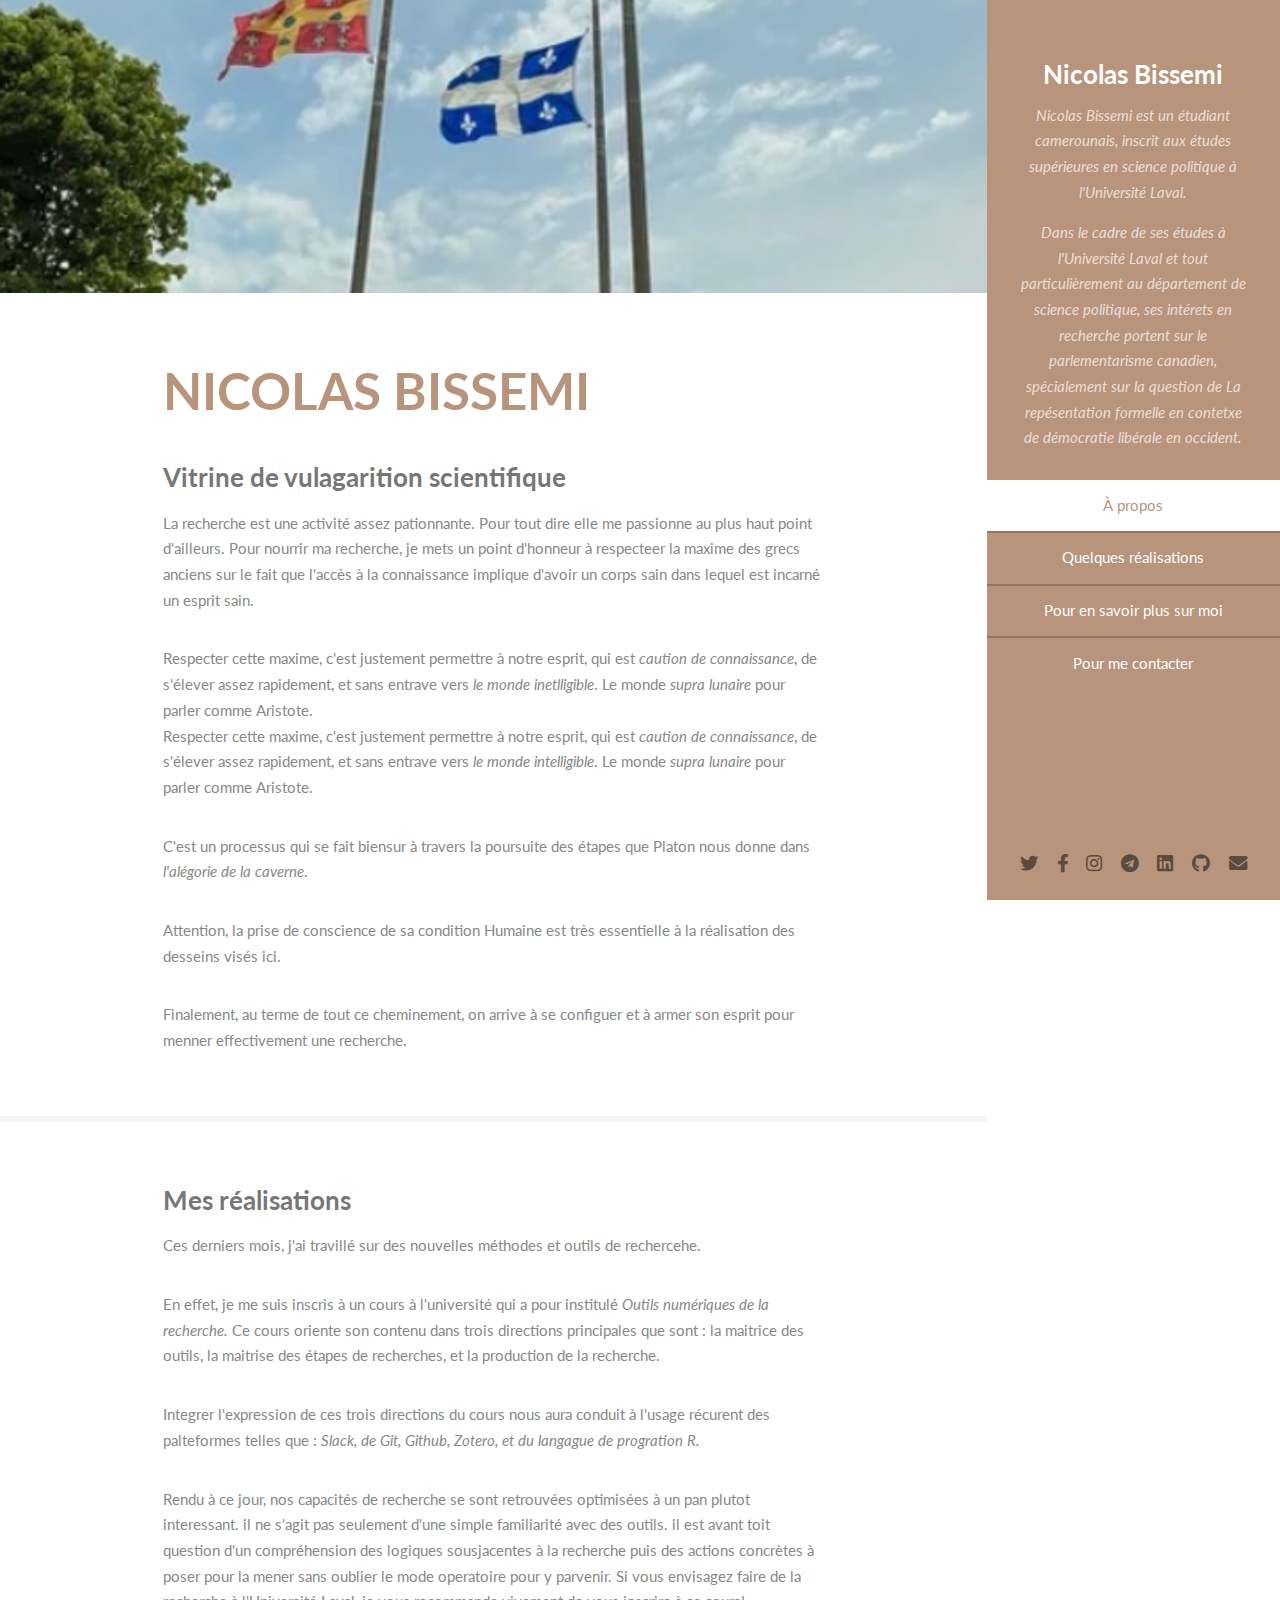
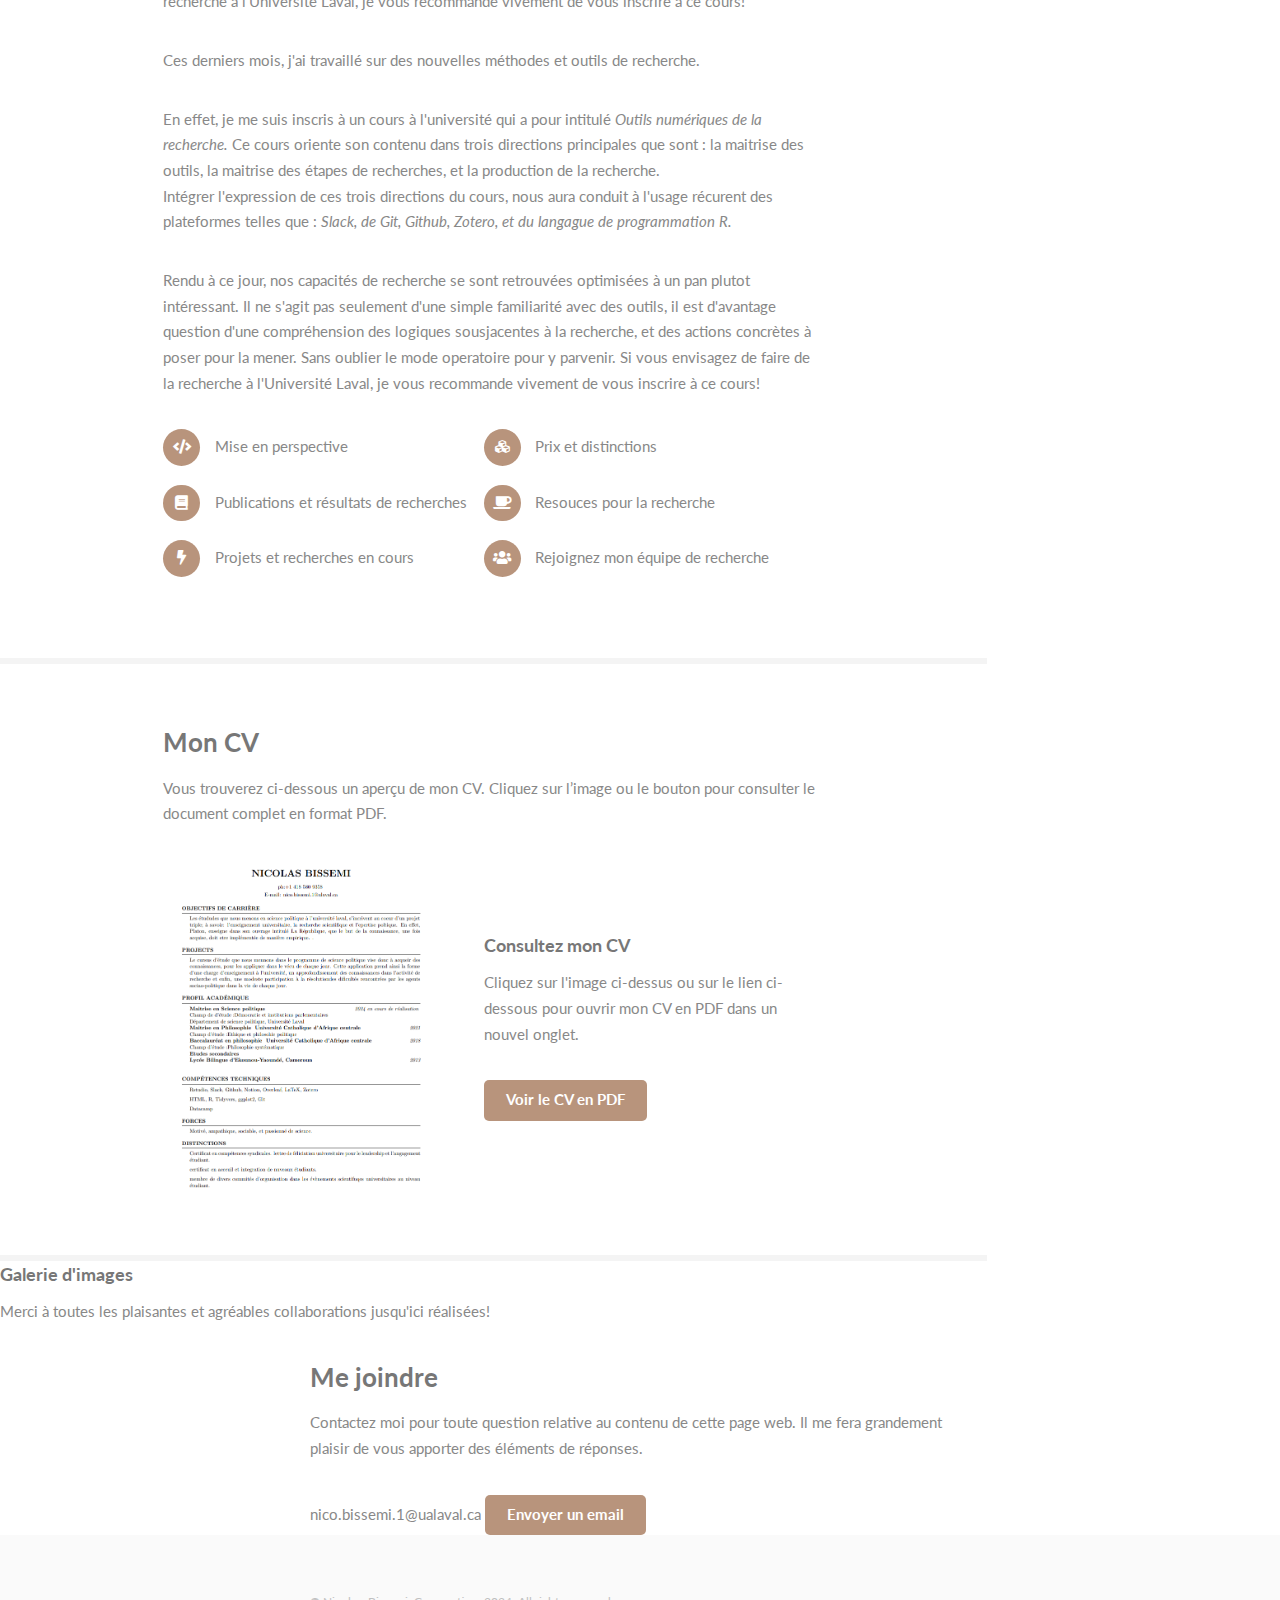
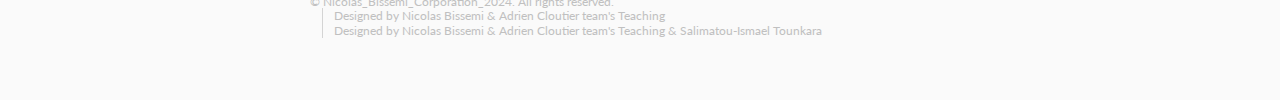
==== index.html @ 3eae2b04 "Update index.html" ====
<!doctype html>
<!--
	Read Only by HTML5 UP
	html5up.net | @ajlkn
	Free for personal and commercial use under the CCA 3.0 license (html5up.net/license)
-->
<html>
  <head>
    <title>Bienvenue sur la page web de Nicolas Bissemi</title>
    <meta charset="utf-8" />
    <meta
      name="viewport"
      content="width=device-width, initial-scale=1, user-scalable=no"
    />
    <link rel="stylesheet" href="assets/css/main.css" />
  </head>
  <body class="is-preload">
    <!-- Header -->
    <section id="header">
      <header>
        <span class="image avatar"
          ><img src="images/P1060680.JPEG" alt=""
        /></span>
        <h1 id="logo"><a href="#">Nicolas Bissemi</a></h1>

                  <p> Nicolas Bissemi est un étudiant camerounais, inscrit aux études supérieures en science politique à l'Université Laval.  <p/>
          <p> Dans le cadre de ses études à l'Université Laval et tout particulièrement au département de science politique, ses intérets en recherche portent sur le parlementarisme canadien, spécialement sur la question de La repésentation formelle en contetxe de démocratie libérale en occident.</p>
          
      </header>
      <nav id="nav">
        <ul>
          <li><a href="#one" class="active">À propos</a></li>
          <li><a href="#two">  Quelques réalisations</a></li>
          <li><a href="#three">Pour en savoir plus sur moi</a></li>
          <li><a href="#four">Pour me contacter</a></li>
        </ul>
      </nav>
      <footer>
        <ul class="icons">
          <li>
            <!-- Vous pouvez mettre en hyperlien vos reseaux sociaux en modifiant la valeur de href-->
            <a hrf="https://x.com/MLB/" class="icon brands fa-twitter"
              ><span class="label">Twitter</span></a
            >
          </li>
          <li>
            <a href="#" class="icon brands fa-facebook-f"
              ><span class="label">Facebook</span></a
            >
          </li>
          <li>
            
            
            
            
            <a href="#" class="icon brands fa-instagram"
              ><span class="label">Instagram</span></a
            >
          </li>
          <li>
            
            
              <a href="#" class="icon brands fa-telegram"
              ><span class="label">Teleagram</span></a
            >
          </li>
          <li>
            
            
            
            
            
            <a href="#" class="icon brands fa-linkedin"
              ><span class="label">LinkedIn</span></a
            >
          </li>
          <li>
            <a href="#" class="icon brands fa-github"
              ><span class="label">Github</span></a
            >
          </li>
          <li>
            <a href="#" class="icon solid fa-envelope"
              ><span class="label">Email</span></a
            >
          </li>
        </ul>
      </footer>
    </section>

    <!-- Wrapper -->
    <div id="wrapper">
      <!-- Main -->
      <div id="main">
        <!-- One -->
        <section id="one">
          <div class="image main" data-position="center">
            <img src="images/IMG_3598.jpg" alt="" />
          </div>
          <div class="container">
            <header class="major">
              <h2>NICOLAS BISSEMI</h2>

              <h3>Vitrine de vulagarition scientifique</h3>
            </header>
            <p>
              
              La recherche est une activité assez pationnante. Pour tout dire elle me passionne au plus haut point d'ailleurs.
          Pour nourrir ma recherche, je mets un point d'honneur à respecteer la maxime des grecs anciens sur le fait que l'accès à la connaissance implique d'avoir un corps sain dans lequel est incarné un esprit sain.
          </p>Respecter cette maxime, c'est justement permettre à notre esprit, qui est <I>caution de connaissance</I>, de s'élever assez rapidement, et sans entrave vers <I>le monde inetlligible</I>. Le monde <I>supra lunaire </I>pour parler comme Aristote.

            
            <p>Respecter cette maxime, c'est justement permettre à notre esprit, qui est <I>caution de connaissance</I>, de s'élever assez rapidement, et sans entrave vers <I>le monde intelligible</I>. Le monde <I>supra lunaire </I>pour parler comme Aristote.</p>

<p>C'est un processus qui se fait biensur à travers la poursuite des étapes que Platon nous donne dans <I>l'alégorie de la caverne</I>. </p>
          <p>Attention, la prise de conscience de sa condition Humaine est très essentielle à la réalisation des desseins visés ici.</p>
      <p>Finalement, au terme de tout ce cheminement, on arrive à se configuer et à armer son esprit pour menner effectivement une recherche.</p>

          </div>
        </section>

        <!-- Two -->
        <section id="two">
          <div class="container">
            <h3>Mes réalisations</h3>
              <p>Ces derniers mois, j'ai travillé sur des nouvelles méthodes et outils de rechercehe.</p>
              
              <p>En effet, je me suis inscris à un cours à l'université qui a pour institulé <I> Outils numériques de la recherche.</I>  Ce cours oriente son contenu dans trois directions principales que sont : la maitrice des outils, la maitrise des étapes de recherches, et la production de la recherche.</p>
              
        <p>Integrer l'expression de ces trois directions du cours nous aura conduit à l'usage récurent  des palteformes telles que : <I>Slack, de Git, Github, Zotero, et du langague de progration <I>R</I>.</I></p>  
        <p>Rendu à ce jour, nos capacités de recherche se sont retrouvées optimisées à un pan plutot interessant. il ne s'agit pas seulement d'une simple familiarité avec des outils. il est avant toit question d'un compréhension des logiques sousjacentes à la recherche puis des actions concrètes à poser pour la mener sans oublier le mode operatoire pour y parvenir. Si vous envisagez faire de la recherche à l'Université Laval, je vous recommande vivement de vous inscrire à ce cours!</p>
              <p>Ces derniers mois, j'ai travaillé sur des nouvelles méthodes et outils de recherche.</p>
              
              En effet, je me suis inscris à un cours à l'université qui a pour intitulé <I> Outils numériques de la recherche.</I>  Ce cours oriente son contenu dans trois directions principales que sont : la maitrise des outils, la maitrise des étapes de recherches, et la production de la recherche.
              
        <p>Intégrer l'expression de ces trois directions du cours, nous aura conduit à l'usage récurent  des plateformes telles que : <I>Slack, de Git, Github, Zotero, et du langague de programmation <I>R</I>.</I></p>  
        <p>Rendu à ce jour, nos capacités de recherche se sont retrouvées optimisées à un pan plutot intéressant. Il ne s'agit pas seulement d'une simple familiarité avec des outils, il est d'avantage question d'une compréhension des logiques sousjacentes à la recherche, et des actions concrètes à poser pour la mener. Sans oublier le mode operatoire pour y parvenir. Si vous envisagez de faire de la recherche à l'Université Laval, je vous recommande vivement de vous inscrire à ce cours!</p>
              
            <ul class="feature-icons">
              <li class="icon solid fa-code">
                
           Mise en perspective
              </li>
              <li class="icon solid fa-cubes">
                Prix et distinctions
                
              </li>
              <li class="icon solid fa-book">
                Publications et résultats de recherches
              </li>
              <li class="icon solid fa-coffee">Resouces pour la recherche</li>
              <li class="icon solid fa-bolt">Projets et recherches en cours</li>
              <li class="icon solid fa-users">Rejoignez mon équipe de recherche</li>
            </ul>
          </div>
        </section>

        <!-- Three -->
<section id="three">
  <div class="container">
    <h3>Mon CV</h3>
    <p>
      Vous trouverez ci-dessous un aperçu de mon CV. Cliquez sur l’image ou le bouton pour consulter le document complet en format PDF.
    </p>
    <div class="features">
      <article>
        <!-- Aperçu du CV en image -->
        <a href="cv/cv.pdf" class="image" target="_blank">
          <img src="cv/cv.png" alt="Aperçu du CV" />
        </a>
        <div class="inner">
          <h4>Consultez mon CV</h4>
          <p>
            Cliquez sur l'image ci-dessus ou sur le lien ci-dessous pour ouvrir mon CV en PDF dans un nouvel onglet.
          </p>
          <!-- Lien direct vers le CV en PDF -->
          <p>
            <a href="cv/cv.pdf" target="_blank" class="button primary">
              Voir le CV en PDF
            </a>
          </p>
        </div>
      </article>
    </div>
  </div>
</section>


<section>
                <div class="inner">
                  <h4>Galerie d'images</h4>
                  <p>
                    Merci à toutes les plaisantes et agréables collaborations jusqu'ici réalisées!
                  </p>
                </div>
              </article>
            </div>
          </div>
        </section>
        
        <!-- Four -->
        <section id="four">
          <div class="container">
            <h3>Me joindre</h3>
            <p>
             Contactez moi pour toute question relative au contenu de cette page web. Il me fera grandement plaisir de vous apporter des éléments de réponses.</p>
            
            <div class="row gtr-uniform">
              <div class="col-12">
                <!-- Vous pouvez mettre votre email ici au lieu de your-email@example.com -->
                nico.bissemi.1@ualaval.ca
                
                <a
                  href="Contactez moi pour toute question relative au contenu de cette page web. Il me fera grandement plaisir de vous apporter des éléments de réponses."
                  class="button primary"
                >
                   <p>Envoyer un email </p> 
                </a>
              </div>
            </div>
          </div>
        </section>
        
        <!-- -->

      <!-- Footer -->
      <section id="footer">
        <div class="container">
          <ul class="copyright">
            <li>&copy; Nicolas_Bissemi_Corporation_2024. All rights reserved.</li>

            <li>Designed by Nicolas Bissemi & Adrien Cloutier team's Teaching<a href="http://html5up.net"> </a></li>

            <li>Designed by Nicolas Bissemi & Adrien Cloutier team's Teaching & Salimatou-Ismael Tounkara<a href="http://html5up.net"> </a></li>
          </ul>
        </div>
      </section>
    </div>

    <!-- Scripts -->
    <script src="assets/js/jquery.min.js"></script>
    <script src="assets/js/jquery.scrollex.min.js"></script>
    <script src="assets/js/jquery.scrolly.min.js"></script>
    <script src="assets/js/browser.min.js"></script>
    <script src="assets/js/breakpoints.min.js"></script>
    <script src="assets/js/util.js"></script>
    <script src="assets/js/main.js"></script>
  </body>
  
</html>
---- assets/css/main.css ----
@import url("fontawesome-all.min.css");
@import url("https://fonts.googleapis.com/css?family=Lato:400,400italic,700,700italic|Source+Code+Pro:400");

/*
	Read Only by HTML5 UP
	html5up.net | @ajlkn
	Free for personal and commercial use under the CCA 3.0 license (html5up.net/license)
*/

html,
body,
div,
span,
applet,
object,
iframe,
h1,
h2,
h3,
h4,
h5,
h6,
p,
blockquote,
pre,
a,
abbr,
acronym,
address,
big,
cite,
code,
del,
dfn,
em,
img,
ins,
kbd,
q,
s,
samp,
small,
strike,
strong,
sub,
sup,
tt,
var,
b,
u,
i,
center,
dl,
dt,
dd,
ol,
ul,
li,
fieldset,
form,
label,
legend,
table,
caption,
tbody,
tfoot,
thead,
tr,
th,
td,
article,
aside,
canvas,
details,
embed,
figure,
figcaption,
footer,
header,
hgroup,
menu,
nav,
output,
ruby,
section,
summary,
time,
mark,
audio,
video {
  margin: 0;
  padding: 0;
  border: 0;
  font-size: 100%;
  font: inherit;
  vertical-align: baseline;
}

article,
aside,
details,
figcaption,
figure,
footer,
header,
hgroup,
menu,
nav,
section {
  display: block;
}

body {
  line-height: 1;
}

ol,
ul {
  list-style: none;
}

blockquote,
q {
  quotes: none;
}

blockquote:before,
blockquote:after,
q:before,
q:after {
  content: "";
  content: none;
}

table {
  border-collapse: collapse;
  border-spacing: 0;
}

body {
  -webkit-text-size-adjust: none;
}

mark {
  background-color: transparent;
  color: inherit;
}

input::-moz-focus-inner {
  border: 0;
  padding: 0;
}

input,
select,
textarea {
  -moz-appearance: none;
  -webkit-appearance: none;
  -ms-appearance: none;
  appearance: none;
}

/* Basic */

html {
  box-sizing: border-box;
}

*,
*:before,
*:after {
  box-sizing: inherit;
}

body {
  background: #fff;
}

body.is-preload *,
body.is-preload *:before,
body.is-preload *:after {
  -moz-animation: none !important;
  -webkit-animation: none !important;
  -ms-animation: none !important;
  animation: none !important;
  -moz-transition: none !important;
  -webkit-transition: none !important;
  -ms-transition: none !important;
  transition: none !important;
}

body,
input,
select,
textarea {
  color: #888;
  font-family: "Lato", sans-serif;
  font-size: 16pt;
  font-weight: 400;
  line-height: 1.75em;
}

a {
  -moz-transition:
    color 0.2s ease-in-out,
    border-color 0.2s ease-in-out;
  -webkit-transition:
    color 0.2s ease-in-out,
    border-color 0.2s ease-in-out;
  -ms-transition:
    color 0.2s ease-in-out,
    border-color 0.2s ease-in-out;
  transition:
    color 0.2s ease-in-out,
    border-color 0.2s ease-in-out;
  border-bottom: solid 1px #e4e4e4;
  color: inherit;
  text-decoration: none;
}

a:hover {
  border-bottom-color: transparent;
  color: #b8947c !important;
}

strong,
b {
  color: #777;
  font-weight: 700;
}

em,
i {
  font-style: italic;
}

p {
  margin: 0 0 2.25em 0;
}

h1,
h2,
h3,
h4,
h5,
h6 {
  color: #777;
  font-weight: 700;
  line-height: 1em;
  margin: 0 0 0.5625em 0;
}

h1 a,
h2 a,
h3 a,
h4 a,
h5 a,
h6 a {
  border: 0;
  color: inherit;
  text-decoration: none;
}

h2 {
  font-size: 2em;
  line-height: 1.5em;
}

h3 {
  font-size: 1.75em;
  line-height: 1.5em;
}

h4 {
  font-size: 1.25em;
  line-height: 1.5em;
}

h5 {
  font-size: 0.9em;
  line-height: 1.5em;
}

h6 {
  font-size: 0.7em;
  line-height: 1.5em;
}

sub {
  font-size: 0.8em;
  position: relative;
  top: 0.5em;
}

sup {
  font-size: 0.8em;
  position: relative;
  top: -0.5em;
}

hr {
  border: 0;
  border-bottom: solid 2px #f4f4f4;
  margin: 2.25em 0;
}

hr.major {
  margin: 3.375em 0;
}

blockquote {
  border-left: solid 8px #e4e4e4;
  font-style: italic;
  margin: 0 0 2.25em 0;
  padding: 0.5em 0 0.5em 2em;
}

code {
  background: #555;
  border-radius: 5px;
  color: #fff;
  font-family: "Source Code Pro", monospace;
  font-size: 0.9em;
  margin: 0 0.25em;
  padding: 0.25em 0.65em;
}

pre {
  font-family: "Source Code Pro", monospace;
  font-size: 0.9em;
  margin: 0 0 2.25em 0;
}

pre code {
  -webkit-overflow-scrolling: touch;
  display: block;
  line-height: 1.5em;
  overflow-x: auto;
  padding: 1em 1.5em;
}

.align-left {
  text-align: left;
}

.align-center {
  text-align: center;
}

.align-right {
  text-align: right;
}

/* Row */

.row {
  display: flex;
  flex-wrap: wrap;
  box-sizing: border-box;
  align-items: stretch;
}

.row > * {
  box-sizing: border-box;
}

.row.gtr-uniform > * > :last-child {
  margin-bottom: 0;
}

.row.aln-left {
  justify-content: flex-start;
}

.row.aln-center {
  justify-content: center;
}

.row.aln-right {
  justify-content: flex-end;
}

.row.aln-top {
  align-items: flex-start;
}

.row.aln-middle {
  align-items: center;
}

.row.aln-bottom {
  align-items: flex-end;
}

.row > .imp {
  order: -1;
}

.row > .col-1 {
  width: 8.33333%;
}

.row > .off-1 {
  margin-left: 8.33333%;
}

.row > .col-2 {
  width: 16.66667%;
}

.row > .off-2 {
  margin-left: 16.66667%;
}

.row > .col-3 {
  width: 25%;
}

.row > .off-3 {
  margin-left: 25%;
}

.row > .col-4 {
  width: 33.33333%;
}

.row > .off-4 {
  margin-left: 33.33333%;
}

.row > .col-5 {
  width: 41.66667%;
}

.row > .off-5 {
  margin-left: 41.66667%;
}

.row > .col-6 {
  width: 50%;
}

.row > .off-6 {
  margin-left: 50%;
}

.row > .col-7 {
  width: 58.33333%;
}

.row > .off-7 {
  margin-left: 58.33333%;
}

.row > .col-8 {
  width: 66.66667%;
}

.row > .off-8 {
  margin-left: 66.66667%;
}

.row > .col-9 {
  width: 75%;
}

.row > .off-9 {
  margin-left: 75%;
}

.row > .col-10 {
  width: 83.33333%;
}

.row > .off-10 {
  margin-left: 83.33333%;
}

.row > .col-11 {
  width: 91.66667%;
}

.row > .off-11 {
  margin-left: 91.66667%;
}

.row > .col-12 {
  width: 100%;
}

.row > .off-12 {
  margin-left: 100%;
}

.row.gtr-0 {
  margin-top: 0;
  margin-left: 0em;
}

.row.gtr-0 > * {
  padding: 0 0 0 0em;
}

.row.gtr-0.gtr-uniform {
  margin-top: 0em;
}

.row.gtr-0.gtr-uniform > * {
  padding-top: 0em;
}

.row.gtr-25 {
  margin-top: 0;
  margin-left: -0.5em;
}

.row.gtr-25 > * {
  padding: 0 0 0 0.5em;
}

.row.gtr-25.gtr-uniform {
  margin-top: -0.5em;
}

.row.gtr-25.gtr-uniform > * {
  padding-top: 0.5em;
}

.row.gtr-50 {
  margin-top: 0;
  margin-left: -1em;
}

.row.gtr-50 > * {
  padding: 0 0 0 1em;
}

.row.gtr-50.gtr-uniform {
  margin-top: -1em;
}

.row.gtr-50.gtr-uniform > * {
  padding-top: 1em;
}

.row {
  margin-top: 0;
  margin-left: -2em;
}

.row > * {
  padding: 0 0 0 2em;
}

.row.gtr-uniform {
  margin-top: -2em;
}

.row.gtr-uniform > * {
  padding-top: 2em;
}

.row.gtr-150 {
  margin-top: 0;
  margin-left: -3em;
}

.row.gtr-150 > * {
  padding: 0 0 0 3em;
}

.row.gtr-150.gtr-uniform {
  margin-top: -3em;
}

.row.gtr-150.gtr-uniform > * {
  padding-top: 3em;
}

.row.gtr-200 {
  margin-top: 0;
  margin-left: -4em;
}

.row.gtr-200 > * {
  padding: 0 0 0 4em;
}

.row.gtr-200.gtr-uniform {
  margin-top: -4em;
}

.row.gtr-200.gtr-uniform > * {
  padding-top: 4em;
}

@media screen and (max-width: 1680px) {
  .row {
    display: flex;
    flex-wrap: wrap;
    box-sizing: border-box;
    align-items: stretch;
  }

  .row > * {
    box-sizing: border-box;
  }

  .row.gtr-uniform > * > :last-child {
    margin-bottom: 0;
  }

  .row.aln-left {
    justify-content: flex-start;
  }

  .row.aln-center {
    justify-content: center;
  }

  .row.aln-right {
    justify-content: flex-end;
  }

  .row.aln-top {
    align-items: flex-start;
  }

  .row.aln-middle {
    align-items: center;
  }

  .row.aln-bottom {
    align-items: flex-end;
  }

  .row > .imp-xlarge {
    order: -1;
  }

  .row > .col-1-xlarge {
    width: 8.33333%;
  }

  .row > .off-1-xlarge {
    margin-left: 8.33333%;
  }

  .row > .col-2-xlarge {
    width: 16.66667%;
  }

  .row > .off-2-xlarge {
    margin-left: 16.66667%;
  }

  .row > .col-3-xlarge {
    width: 25%;
  }

  .row > .off-3-xlarge {
    margin-left: 25%;
  }

  .row > .col-4-xlarge {
    width: 33.33333%;
  }

  .row > .off-4-xlarge {
    margin-left: 33.33333%;
  }

  .row > .col-5-xlarge {
    width: 41.66667%;
  }

  .row > .off-5-xlarge {
    margin-left: 41.66667%;
  }

  .row > .col-6-xlarge {
    width: 50%;
  }

  .row > .off-6-xlarge {
    margin-left: 50%;
  }

  .row > .col-7-xlarge {
    width: 58.33333%;
  }

  .row > .off-7-xlarge {
    margin-left: 58.33333%;
  }

  .row > .col-8-xlarge {
    width: 66.66667%;
  }

  .row > .off-8-xlarge {
    margin-left: 66.66667%;
  }

  .row > .col-9-xlarge {
    width: 75%;
  }

  .row > .off-9-xlarge {
    margin-left: 75%;
  }

  .row > .col-10-xlarge {
    width: 83.33333%;
  }

  .row > .off-10-xlarge {
    margin-left: 83.33333%;
  }

  .row > .col-11-xlarge {
    width: 91.66667%;
  }

  .row > .off-11-xlarge {
    margin-left: 91.66667%;
  }

  .row > .col-12-xlarge {
    width: 100%;
  }

  .row > .off-12-xlarge {
    margin-left: 100%;
  }

  .row.gtr-0 {
    margin-top: 0;
    margin-left: 0em;
  }

  .row.gtr-0 > * {
    padding: 0 0 0 0em;
  }

  .row.gtr-0.gtr-uniform {
    margin-top: 0em;
  }

  .row.gtr-0.gtr-uniform > * {
    padding-top: 0em;
  }

  .row.gtr-25 {
    margin-top: 0;
    margin-left: -0.5em;
  }

  .row.gtr-25 > * {
    padding: 0 0 0 0.5em;
  }

  .row.gtr-25.gtr-uniform {
    margin-top: -0.5em;
  }

  .row.gtr-25.gtr-uniform > * {
    padding-top: 0.5em;
  }

  .row.gtr-50 {
    margin-top: 0;
    margin-left: -1em;
  }

  .row.gtr-50 > * {
    padding: 0 0 0 1em;
  }

  .row.gtr-50.gtr-uniform {
    margin-top: -1em;
  }

  .row.gtr-50.gtr-uniform > * {
    padding-top: 1em;
  }

  .row {
    margin-top: 0;
    margin-left: -2em;
  }

  .row > * {
    padding: 0 0 0 2em;
  }

  .row.gtr-uniform {
    margin-top: -2em;
  }

  .row.gtr-uniform > * {
    padding-top: 2em;
  }

  .row.gtr-150 {
    margin-top: 0;
    margin-left: -3em;
  }

  .row.gtr-150 > * {
    padding: 0 0 0 3em;
  }

  .row.gtr-150.gtr-uniform {
    margin-top: -3em;
  }

  .row.gtr-150.gtr-uniform > * {
    padding-top: 3em;
  }

  .row.gtr-200 {
    margin-top: 0;
    margin-left: -4em;
  }

  .row.gtr-200 > * {
    padding: 0 0 0 4em;
  }

  .row.gtr-200.gtr-uniform {
    margin-top: -4em;
  }

  .row.gtr-200.gtr-uniform > * {
    padding-top: 4em;
  }
}

@media screen and (max-width: 1280px) {
  .row {
    display: flex;
    flex-wrap: wrap;
    box-sizing: border-box;
    align-items: stretch;
  }

  .row > * {
    box-sizing: border-box;
  }

  .row.gtr-uniform > * > :last-child {
    margin-bottom: 0;
  }

  .row.aln-left {
    justify-content: flex-start;
  }

  .row.aln-center {
    justify-content: center;
  }

  .row.aln-right {
    justify-content: flex-end;
  }

  .row.aln-top {
    align-items: flex-start;
  }

  .row.aln-middle {
    align-items: center;
  }

  .row.aln-bottom {
    align-items: flex-end;
  }

  .row > .imp-large {
    order: -1;
  }

  .row > .col-1-large {
    width: 8.33333%;
  }

  .row > .off-1-large {
    margin-left: 8.33333%;
  }

  .row > .col-2-large {
    width: 16.66667%;
  }

  .row > .off-2-large {
    margin-left: 16.66667%;
  }

  .row > .col-3-large {
    width: 25%;
  }

  .row > .off-3-large {
    margin-left: 25%;
  }

  .row > .col-4-large {
    width: 33.33333%;
  }

  .row > .off-4-large {
    margin-left: 33.33333%;
  }

  .row > .col-5-large {
    width: 41.66667%;
  }

  .row > .off-5-large {
    margin-left: 41.66667%;
  }

  .row > .col-6-large {
    width: 50%;
  }

  .row > .off-6-large {
    margin-left: 50%;
  }

  .row > .col-7-large {
    width: 58.33333%;
  }

  .row > .off-7-large {
    margin-left: 58.33333%;
  }

  .row > .col-8-large {
    width: 66.66667%;
  }

  .row > .off-8-large {
    margin-left: 66.66667%;
  }

  .row > .col-9-large {
    width: 75%;
  }

  .row > .off-9-large {
    margin-left: 75%;
  }

  .row > .col-10-large {
    width: 83.33333%;
  }

  .row > .off-10-large {
    margin-left: 83.33333%;
  }

  .row > .col-11-large {
    width: 91.66667%;
  }

  .row > .off-11-large {
    margin-left: 91.66667%;
  }

  .row > .col-12-large {
    width: 100%;
  }

  .row > .off-12-large {
    margin-left: 100%;
  }

  .row.gtr-0 {
    margin-top: 0;
    margin-left: 0em;
  }

  .row.gtr-0 > * {
    padding: 0 0 0 0em;
  }

  .row.gtr-0.gtr-uniform {
    margin-top: 0em;
  }

  .row.gtr-0.gtr-uniform > * {
    padding-top: 0em;
  }

  .row.gtr-25 {
    margin-top: 0;
    margin-left: -0.375em;
  }

  .row.gtr-25 > * {
    padding: 0 0 0 0.375em;
  }

  .row.gtr-25.gtr-uniform {
    margin-top: -0.375em;
  }

  .row.gtr-25.gtr-uniform > * {
    padding-top: 0.375em;
  }

  .row.gtr-50 {
    margin-top: 0;
    margin-left: -0.75em;
  }

  .row.gtr-50 > * {
    padding: 0 0 0 0.75em;
  }

  .row.gtr-50.gtr-uniform {
    margin-top: -0.75em;
  }

  .row.gtr-50.gtr-uniform > * {
    padding-top: 0.75em;
  }

  .row {
    margin-top: 0;
    margin-left: -1.5em;
  }

  .row > * {
    padding: 0 0 0 1.5em;
  }

  .row.gtr-uniform {
    margin-top: -1.5em;
  }

  .row.gtr-uniform > * {
    padding-top: 1.5em;
  }

  .row.gtr-150 {
    margin-top: 0;
    margin-left: -2.25em;
  }

  .row.gtr-150 > * {
    padding: 0 0 0 2.25em;
  }

  .row.gtr-150.gtr-uniform {
    margin-top: -2.25em;
  }

  .row.gtr-150.gtr-uniform > * {
    padding-top: 2.25em;
  }

  .row.gtr-200 {
    margin-top: 0;
    margin-left: -3em;
  }

  .row.gtr-200 > * {
    padding: 0 0 0 3em;
  }

  .row.gtr-200.gtr-uniform {
    margin-top: -3em;
  }

  .row.gtr-200.gtr-uniform > * {
    padding-top: 3em;
  }
}

@media screen and (max-width: 1024px) {
  .row {
    display: flex;
    flex-wrap: wrap;
    box-sizing: border-box;
    align-items: stretch;
  }

  .row > * {
    box-sizing: border-box;
  }

  .row.gtr-uniform > * > :last-child {
    margin-bottom: 0;
  }

  .row.aln-left {
    justify-content: flex-start;
  }

  .row.aln-center {
    justify-content: center;
  }

  .row.aln-right {
    justify-content: flex-end;
  }

  .row.aln-top {
    align-items: flex-start;
  }

  .row.aln-middle {
    align-items: center;
  }

  .row.aln-bottom {
    align-items: flex-end;
  }

  .row > .imp-medium {
    order: -1;
  }

  .row > .col-1-medium {
    width: 8.33333%;
  }

  .row > .off-1-medium {
    margin-left: 8.33333%;
  }

  .row > .col-2-medium {
    width: 16.66667%;
  }

  .row > .off-2-medium {
    margin-left: 16.66667%;
  }

  .row > .col-3-medium {
    width: 25%;
  }

  .row > .off-3-medium {
    margin-left: 25%;
  }

  .row > .col-4-medium {
    width: 33.33333%;
  }

  .row > .off-4-medium {
    margin-left: 33.33333%;
  }

  .row > .col-5-medium {
    width: 41.66667%;
  }

  .row > .off-5-medium {
    margin-left: 41.66667%;
  }

  .row > .col-6-medium {
    width: 50%;
  }

  .row > .off-6-medium {
    margin-left: 50%;
  }

  .row > .col-7-medium {
    width: 58.33333%;
  }

  .row > .off-7-medium {
    margin-left: 58.33333%;
  }

  .row > .col-8-medium {
    width: 66.66667%;
  }

  .row > .off-8-medium {
    margin-left: 66.66667%;
  }

  .row > .col-9-medium {
    width: 75%;
  }

  .row > .off-9-medium {
    margin-left: 75%;
  }

  .row > .col-10-medium {
    width: 83.33333%;
  }

  .row > .off-10-medium {
    margin-left: 83.33333%;
  }

  .row > .col-11-medium {
    width: 91.66667%;
  }

  .row > .off-11-medium {
    margin-left: 91.66667%;
  }

  .row > .col-12-medium {
    width: 100%;
  }

  .row > .off-12-medium {
    margin-left: 100%;
  }

  .row.gtr-0 {
    margin-top: 0;
    margin-left: 0em;
  }

  .row.gtr-0 > * {
    padding: 0 0 0 0em;
  }

  .row.gtr-0.gtr-uniform {
    margin-top: 0em;
  }

  .row.gtr-0.gtr-uniform > * {
    padding-top: 0em;
  }

  .row.gtr-25 {
    margin-top: 0;
    margin-left: -0.375em;
  }

  .row.gtr-25 > * {
    padding: 0 0 0 0.375em;
  }

  .row.gtr-25.gtr-uniform {
    margin-top: -0.375em;
  }

  .row.gtr-25.gtr-uniform > * {
    padding-top: 0.375em;
  }

  .row.gtr-50 {
    margin-top: 0;
    margin-left: -0.75em;
  }

  .row.gtr-50 > * {
    padding: 0 0 0 0.75em;
  }

  .row.gtr-50.gtr-uniform {
    margin-top: -0.75em;
  }

  .row.gtr-50.gtr-uniform > * {
    padding-top: 0.75em;
  }

  .row {
    margin-top: 0;
    margin-left: -1.5em;
  }

  .row > * {
    padding: 0 0 0 1.5em;
  }

  .row.gtr-uniform {
    margin-top: -1.5em;
  }

  .row.gtr-uniform > * {
    padding-top: 1.5em;
  }

  .row.gtr-150 {
    margin-top: 0;
    margin-left: -2.25em;
  }

  .row.gtr-150 > * {
    padding: 0 0 0 2.25em;
  }

  .row.gtr-150.gtr-uniform {
    margin-top: -2.25em;
  }

  .row.gtr-150.gtr-uniform > * {
    padding-top: 2.25em;
  }

  .row.gtr-200 {
    margin-top: 0;
    margin-left: -3em;
  }

  .row.gtr-200 > * {
    padding: 0 0 0 3em;
  }

  .row.gtr-200.gtr-uniform {
    margin-top: -3em;
  }

  .row.gtr-200.gtr-uniform > * {
    padding-top: 3em;
  }
}

@media screen and (max-width: 736px) {
  .row {
    display: flex;
    flex-wrap: wrap;
    box-sizing: border-box;
    align-items: stretch;
  }

  .row > * {
    box-sizing: border-box;
  }

  .row.gtr-uniform > * > :last-child {
    margin-bottom: 0;
  }

  .row.aln-left {
    justify-content: flex-start;
  }

  .row.aln-center {
    justify-content: center;
  }

  .row.aln-right {
    justify-content: flex-end;
  }

  .row.aln-top {
    align-items: flex-start;
  }

  .row.aln-middle {
    align-items: center;
  }

  .row.aln-bottom {
    align-items: flex-end;
  }

  .row > .imp-small {
    order: -1;
  }

  .row > .col-1-small {
    width: 8.33333%;
  }

  .row > .off-1-small {
    margin-left: 8.33333%;
  }

  .row > .col-2-small {
    width: 16.66667%;
  }

  .row > .off-2-small {
    margin-left: 16.66667%;
  }

  .row > .col-3-small {
    width: 25%;
  }

  .row > .off-3-small {
    margin-left: 25%;
  }

  .row > .col-4-small {
    width: 33.33333%;
  }

  .row > .off-4-small {
    margin-left: 33.33333%;
  }

  .row > .col-5-small {
    width: 41.66667%;
  }

  .row > .off-5-small {
    margin-left: 41.66667%;
  }

  .row > .col-6-small {
    width: 50%;
  }

  .row > .off-6-small {
    margin-left: 50%;
  }

  .row > .col-7-small {
    width: 58.33333%;
  }

  .row > .off-7-small {
    margin-left: 58.33333%;
  }

  .row > .col-8-small {
    width: 66.66667%;
  }

  .row > .off-8-small {
    margin-left: 66.66667%;
  }

  .row > .col-9-small {
    width: 75%;
  }

  .row > .off-9-small {
    margin-left: 75%;
  }

  .row > .col-10-small {
    width: 83.33333%;
  }

  .row > .off-10-small {
    margin-left: 83.33333%;
  }

  .row > .col-11-small {
    width: 91.66667%;
  }

  .row > .off-11-small {
    margin-left: 91.66667%;
  }

  .row > .col-12-small {
    width: 100%;
  }

  .row > .off-12-small {
    margin-left: 100%;
  }

  .row.gtr-0 {
    margin-top: 0;
    margin-left: 0em;
  }

  .row.gtr-0 > * {
    padding: 0 0 0 0em;
  }

  .row.gtr-0.gtr-uniform {
    margin-top: 0em;
  }

  .row.gtr-0.gtr-uniform > * {
    padding-top: 0em;
  }

  .row.gtr-25 {
    margin-top: 0;
    margin-left: -0.3125em;
  }

  .row.gtr-25 > * {
    padding: 0 0 0 0.3125em;
  }

  .row.gtr-25.gtr-uniform {
    margin-top: -0.3125em;
  }

  .row.gtr-25.gtr-uniform > * {
    padding-top: 0.3125em;
  }

  .row.gtr-50 {
    margin-top: 0;
    margin-left: -0.625em;
  }

  .row.gtr-50 > * {
    padding: 0 0 0 0.625em;
  }

  .row.gtr-50.gtr-uniform {
    margin-top: -0.625em;
  }

  .row.gtr-50.gtr-uniform > * {
    padding-top: 0.625em;
  }

  .row {
    margin-top: 0;
    margin-left: -1.25em;
  }

  .row > * {
    padding: 0 0 0 1.25em;
  }

  .row.gtr-uniform {
    margin-top: -1.25em;
  }

  .row.gtr-uniform > * {
    padding-top: 1.25em;
  }

  .row.gtr-150 {
    margin-top: 0;
    margin-left: -1.875em;
  }

  .row.gtr-150 > * {
    padding: 0 0 0 1.875em;
  }

  .row.gtr-150.gtr-uniform {
    margin-top: -1.875em;
  }

  .row.gtr-150.gtr-uniform > * {
    padding-top: 1.875em;
  }

  .row.gtr-200 {
    margin-top: 0;
    margin-left: -2.5em;
  }

  .row.gtr-200 > * {
    padding: 0 0 0 2.5em;
  }

  .row.gtr-200.gtr-uniform {
    margin-top: -2.5em;
  }

  .row.gtr-200.gtr-uniform > * {
    padding-top: 2.5em;
  }
}

@media screen and (max-width: 480px) {
  .row {
    display: flex;
    flex-wrap: wrap;
    box-sizing: border-box;
    align-items: stretch;
  }

  .row > * {
    box-sizing: border-box;
  }

  .row.gtr-uniform > * > :last-child {
    margin-bottom: 0;
  }

  .row.aln-left {
    justify-content: flex-start;
  }

  .row.aln-center {
    justify-content: center;
  }

  .row.aln-right {
    justify-content: flex-end;
  }

  .row.aln-top {
    align-items: flex-start;
  }

  .row.aln-middle {
    align-items: center;
  }

  .row.aln-bottom {
    align-items: flex-end;
  }

  .row > .imp-xsmall {
    order: -1;
  }

  .row > .col-1-xsmall {
    width: 8.33333%;
  }

  .row > .off-1-xsmall {
    margin-left: 8.33333%;
  }

  .row > .col-2-xsmall {
    width: 16.66667%;
  }

  .row > .off-2-xsmall {
    margin-left: 16.66667%;
  }

  .row > .col-3-xsmall {
    width: 25%;
  }

  .row > .off-3-xsmall {
    margin-left: 25%;
  }

  .row > .col-4-xsmall {
    width: 33.33333%;
  }

  .row > .off-4-xsmall {
    margin-left: 33.33333%;
  }

  .row > .col-5-xsmall {
    width: 41.66667%;
  }

  .row > .off-5-xsmall {
    margin-left: 41.66667%;
  }

  .row > .col-6-xsmall {
    width: 50%;
  }

  .row > .off-6-xsmall {
    margin-left: 50%;
  }

  .row > .col-7-xsmall {
    width: 58.33333%;
  }

  .row > .off-7-xsmall {
    margin-left: 58.33333%;
  }

  .row > .col-8-xsmall {
    width: 66.66667%;
  }

  .row > .off-8-xsmall {
    margin-left: 66.66667%;
  }

  .row > .col-9-xsmall {
    width: 75%;
  }

  .row > .off-9-xsmall {
    margin-left: 75%;
  }

  .row > .col-10-xsmall {
    width: 83.33333%;
  }

  .row > .off-10-xsmall {
    margin-left: 83.33333%;
  }

  .row > .col-11-xsmall {
    width: 91.66667%;
  }

  .row > .off-11-xsmall {
    margin-left: 91.66667%;
  }

  .row > .col-12-xsmall {
    width: 100%;
  }

  .row > .off-12-xsmall {
    margin-left: 100%;
  }

  .row.gtr-0 {
    margin-top: 0;
    margin-left: 0em;
  }

  .row.gtr-0 > * {
    padding: 0 0 0 0em;
  }

  .row.gtr-0.gtr-uniform {
    margin-top: 0em;
  }

  .row.gtr-0.gtr-uniform > * {
    padding-top: 0em;
  }

  .row.gtr-25 {
    margin-top: 0;
    margin-left: -0.3125em;
  }

  .row.gtr-25 > * {
    padding: 0 0 0 0.3125em;
  }

  .row.gtr-25.gtr-uniform {
    margin-top: -0.3125em;
  }

  .row.gtr-25.gtr-uniform > * {
    padding-top: 0.3125em;
  }

  .row.gtr-50 {
    margin-top: 0;
    margin-left: -0.625em;
  }

  .row.gtr-50 > * {
    padding: 0 0 0 0.625em;
  }

  .row.gtr-50.gtr-uniform {
    margin-top: -0.625em;
  }

  .row.gtr-50.gtr-uniform > * {
    padding-top: 0.625em;
  }

  .row {
    margin-top: 0;
    margin-left: -1.25em;
  }

  .row > * {
    padding: 0 0 0 1.25em;
  }

  .row.gtr-uniform {
    margin-top: -1.25em;
  }

  .row.gtr-uniform > * {
    padding-top: 1.25em;
  }

  .row.gtr-150 {
    margin-top: 0;
    margin-left: -1.875em;
  }

  .row.gtr-150 > * {
    padding: 0 0 0 1.875em;
  }

  .row.gtr-150.gtr-uniform {
    margin-top: -1.875em;
  }

  .row.gtr-150.gtr-uniform > * {
    padding-top: 1.875em;
  }

  .row.gtr-200 {
    margin-top: 0;
    margin-left: -2.5em;
  }

  .row.gtr-200 > * {
    padding: 0 0 0 2.5em;
  }

  .row.gtr-200.gtr-uniform {
    margin-top: -2.5em;
  }

  .row.gtr-200.gtr-uniform > * {
    padding-top: 2.5em;
  }
}

/* Container */

.container {
  margin: 0 auto;
  max-width: calc(100% - 4.5em);
  width: 45em;
}

.container.xsmall {
  width: 11.25em;
}

.container.small {
  width: 22.5em;
}

.container.medium {
  width: 33.75em;
}

.container.large {
  width: 56.25em;
}

.container.xlarge {
  width: 67.5em;
}

.container.max {
  width: 100%;
}

@media screen and (max-width: 1024px) {
  .container {
    width: 100% !important;
  }
}

@media screen and (max-width: 480px) {
  .container {
    max-width: calc(100% - 3.375em);
  }
}

/* Section/Article */

section.special,
article.special {
  text-align: center;
}

header p {
  color: #aaa;
  position: relative;
  margin: 0 0 1.6875em 0;
}

header h2 + p {
  font-size: 1.25em;
  margin-top: -0.5em;
  line-height: 1.5em;
}

header h3 + p {
  font-size: 1.1em;
  margin-top: -0.35em;
  line-height: 1.5em;
}

header h4 + p,
header h5 + p,
header h6 + p {
  font-size: 0.9em;
  margin-top: -0.25em;
  line-height: 1.5em;
}

header.major h2 {
  color: #b8947c;
  font-size: 3.5em;
}

header.major h2 + p {
  color: #777;
  font-size: 1.75em;
  font-weight: 700;
  margin-top: -0.75em;
}

/* Form */

form {
  margin: 0 0 2.25em 0;
}

label {
  color: #777;
  display: block;
  font-size: 0.9em;
  font-weight: 700;
  margin: 0 0 1.125em 0;
}

input::-moz-focus-inner {
  border: 0;
  padding: 0;
}

input[type="text"],
input[type="password"],
input[type="email"],
select,
textarea {
  -moz-appearance: none;
  -webkit-appearance: none;
  -ms-appearance: none;
  appearance: none;
  border-radius: 5px;
  border: none;
  border: solid 2px #e4e4e4;
  color: inherit;
  display: block;
  outline: 0;
  padding: 0 1em;
  text-decoration: none;
  width: 100%;
}

input[type="text"]:invalid,
input[type="password"]:invalid,
input[type="email"]:invalid,
select:invalid,
textarea:invalid {
  box-shadow: none;
}

input[type="text"]:focus,
input[type="password"]:focus,
input[type="email"]:focus,
select:focus,
textarea:focus {
  border-color: #b8947c;
}

select {
  background-image: url("data:image/svg+xml;charset=utf8,%3Csvg xmlns='http://www.w3.org/2000/svg' width='40' height='40' preserveAspectRatio='none' viewBox='0 0 40 40'%3E%3Cpath d='M9.4,12.3l10.4,10.4l10.4-10.4c0.2-0.2,0.5-0.4,0.9-0.4c0.3,0,0.6,0.1,0.9,0.4l3.3,3.3c0.2,0.2,0.4,0.5,0.4,0.9 c0,0.4-0.1,0.6-0.4,0.9L20.7,31.9c-0.2,0.2-0.5,0.4-0.9,0.4c-0.3,0-0.6-0.1-0.9-0.4L4.3,17.3c-0.2-0.2-0.4-0.5-0.4-0.9 c0-0.4,0.1-0.6,0.4-0.9l3.3-3.3c0.2-0.2,0.5-0.4,0.9-0.4S9.1,12.1,9.4,12.3z' fill='%23e4e4e4' /%3E%3C/svg%3E");
  background-size: 1.25em;
  background-repeat: no-repeat;
  background-position: calc(100% - 1em) center;
  height: 2.75em;
  padding-right: 2.75em;
  text-overflow: ellipsis;
}

select option {
  color: #777;
  background: #fff;
}

select:focus::-ms-value {
  background-color: transparent;
}

select::-ms-expand {
  display: none;
}

input[type="text"],
input[type="password"],
input[type="email"],
select {
  height: 2.75em;
}

textarea {
  padding: 0.75em 1em;
}

input[type="checkbox"],
input[type="radio"] {
  -moz-appearance: none;
  -webkit-appearance: none;
  -ms-appearance: none;
  appearance: none;
  display: block;
  float: left;
  margin-right: -2em;
  opacity: 0;
  width: 1em;
  z-index: -1;
}

input[type="checkbox"] + label,
input[type="radio"] + label {
  text-decoration: none;
  color: #888;
  cursor: pointer;
  display: inline-block;
  font-size: 1em;
  font-weight: 400;
  padding-left: 2.4em;
  padding-right: 0.75em;
  position: relative;
}

input[type="checkbox"] + label:before,
input[type="radio"] + label:before {
  -moz-osx-font-smoothing: grayscale;
  -webkit-font-smoothing: antialiased;
  display: inline-block;
  font-style: normal;
  font-variant: normal;
  text-rendering: auto;
  line-height: 1;
  text-transform: none !important;
  font-family: "Font Awesome 5 Free";
  font-weight: 900;
}

input[type="checkbox"] + label:before,
input[type="radio"] + label:before {
  background: #fafafa;
  border-radius: 5px;
  border: solid 2px #e4e4e4;
  content: "";
  display: inline-block;
  font-size: 0.8em;
  height: 2.0625em;
  left: 0;
  line-height: 2.0625em;
  position: absolute;
  text-align: center;
  top: 0;
  width: 2.0625em;
}

input[type="checkbox"]:checked + label:before,
input[type="radio"]:checked + label:before {
  background: #989898;
  border-color: #989898;
  color: #ffffff;
  content: "\f00c";
}

input[type="checkbox"]:focus + label:before,
input[type="radio"]:focus + label:before {
  border-color: #b8947c;
}

input[type="checkbox"] + label:before {
  border-radius: 5px;
}

input[type="radio"] + label:before {
  border-radius: 100%;
}

::-webkit-input-placeholder {
  color: #aaa !important;
  font-style: italic;
  opacity: 1;
}

:-moz-placeholder {
  color: #aaa !important;
  font-style: italic;
  opacity: 1;
}

::-moz-placeholder {
  color: #aaa !important;
  font-style: italic;
  opacity: 1;
}

:-ms-input-placeholder {
  color: #aaa !important;
  font-style: italic;
  opacity: 1;
}

/* Box */

.box {
  border-radius: 5px;
  border: solid 2px #e4e4e4;
  margin-bottom: 2.25em;
  padding: 1.5em;
}

.box > :last-child,
.box > :last-child > :last-child,
.box > :last-child > :last-child > :last-child {
  margin-bottom: 0;
}

.box.alt {
  border: 0;
  border-radius: 0;
  padding: 0;
}

/* Icon */

.icon {
  text-decoration: none;
  border-bottom: none;
  position: relative;
}

.icon:before {
  -moz-osx-font-smoothing: grayscale;
  -webkit-font-smoothing: antialiased;
  display: inline-block;
  font-style: normal;
  font-variant: normal;
  text-rendering: auto;
  line-height: 1;
  text-transform: none !important;
  font-family: "Font Awesome 5 Free";
  font-weight: 400;
}

.icon > .label {
  display: none;
}

.icon:before {
  line-height: inherit;
}

.icon.solid:before {
  font-weight: 900;
}

.icon.brands:before {
  font-family: "Font Awesome 5 Brands";
}

/* Image */

.image {
  border-radius: 5px;
  border: 0;
  display: inline-block;
  position: relative;
}

.image[data-position] img {
  -moz-object-fit: cover;
  -webkit-object-fit: cover;
  -ms-object-fit: cover;
  object-fit: cover;
  display: block;
  position: absolute;
  top: 0;
  left: 0;
  width: 100%;
  height: 100%;
}

.image[data-position="top left"] img {
  -moz-object-position: top left;
  -webkit-object-position: top left;
  -ms-object-position: top left;
  object-position: top left;
}

.image[data-position="top"] img {
  -moz-object-position: top;
  -webkit-object-position: top;
  -ms-object-position: top;
  object-position: top;
}

.image[data-position="top right"] img {
  -moz-object-position: top right;
  -webkit-object-position: top right;
  -ms-object-position: top right;
  object-position: top right;
}

.image[data-position="right"] img {
  -moz-object-position: right;
  -webkit-object-position: right;
  -ms-object-position: right;
  object-position: right;
}

.image[data-position="bottom right"] img {
  -moz-object-position: bottom right;
  -webkit-object-position: bottom right;
  -ms-object-position: bottom right;
  object-position: bottom right;
}

.image[data-position="bottom"] img {
  -moz-object-position: bottom;
  -webkit-object-position: bottom;
  -ms-object-position: bottom;
  object-position: bottom;
}

.image[data-position="bottom left"] img {
  -moz-object-position: bottom left;
  -webkit-object-position: bottom left;
  -ms-object-position: bottom left;
  object-position: bottom left;
}

.image[data-position="left"] img {
  -moz-object-position: left;
  -webkit-object-position: left;
  -ms-object-position: left;
  object-position: left;
}

.image[data-position="center"] img {
  -moz-object-position: center;
  -webkit-object-position: center;
  -ms-object-position: center;
  object-position: center;
}

.image[data-position="25% 25%"] img {
  -moz-object-position: 25% 25%;
  -webkit-object-position: 25% 25%;
  -ms-object-position: 25% 25%;
  object-position: 25% 25%;
}

.image[data-position="75% 25%"] img {
  -moz-object-position: 75% 25%;
  -webkit-object-position: 75% 25%;
  -ms-object-position: 75% 25%;
  object-position: 75% 25%;
}

.image[data-position="75% 75%"] img {
  -moz-object-position: 75% 75%;
  -webkit-object-position: 75% 75%;
  -ms-object-position: 75% 75%;
  object-position: 75% 75%;
}

.image[data-position="25% 75%"] img {
  -moz-object-position: 25% 75%;
  -webkit-object-position: 25% 75%;
  -ms-object-position: 25% 75%;
  object-position: 25% 75%;
}

.image img {
  border-radius: 5px;
  display: block;
}

.image.left {
  float: left;
  margin: 0 2.5em 2em 0;
  top: 0.25em;
}

.image.right {
  float: right;
  margin: 0 0 2em 2.5em;
  top: 0.25em;
}

.image.fit {
  display: block;
  margin: 0 0 2.25em 0;
  width: 100%;
}

.image.fit img {
  display: block;
  width: 100%;
}

.image.avatar {
  border-radius: 100%;
  overflow: hidden;
}

.image.avatar img {
  border-radius: 100%;
  display: block;
  width: 100%;
}

.image.main {
  display: block;
  height: 20em;
  border-radius: 0;
}

.image.main img {
  border-radius: 0;
}

/* List */

ol {
  list-style: decimal;
  margin: 0 0 2.25em 0;
  padding-left: 1.25em;
}

ol li {
  padding-left: 0.25em;
}

ul {
  list-style: disc;
  margin: 0 0 2.25em 0;
  padding-left: 1em;
}

ul li {
  padding-left: 0.5em;
}

ul.alt {
  list-style: none;
  padding-left: 0;
}

ul.alt li {
  border-top: solid 2px #f4f4f4;
  padding: 0.5em 0;
}

ul.alt li:first-child {
  border-top: 0;
  padding-top: 0;
}

dl {
  margin: 0 0 2.25em 0;
}

/* Actions */

ul.actions {
  display: -moz-flex;
  display: -webkit-flex;
  display: -ms-flex;
  display: flex;
  cursor: default;
  list-style: none;
  margin-left: -1.125em;
  padding-left: 0;
}

ul.actions li {
  padding: 0 0 0 1.125em;
  vertical-align: middle;
}

ul.actions.special {
  -moz-justify-content: center;
  -webkit-justify-content: center;
  -ms-justify-content: center;
  justify-content: center;
  width: 100%;
  margin-left: 0;
}

ul.actions.special li:first-child {
  padding-left: 0;
}

ul.actions.stacked {
  -moz-flex-direction: column;
  -webkit-flex-direction: column;
  -ms-flex-direction: column;
  flex-direction: column;
  margin-left: 0;
}

ul.actions.stacked li {
  padding: 1.125em 0 0 0;
}

ul.actions.stacked li:first-child {
  padding-top: 0;
}

ul.actions.fit {
  width: calc(100% + 1.125em);
}

ul.actions.fit li {
  -moz-flex-grow: 1;
  -webkit-flex-grow: 1;
  -ms-flex-grow: 1;
  flex-grow: 1;
  -moz-flex-shrink: 1;
  -webkit-flex-shrink: 1;
  -ms-flex-shrink: 1;
  flex-shrink: 1;
  width: 100%;
}

ul.actions.fit li > * {
  width: 100%;
}

ul.actions.fit.stacked {
  width: 100%;
}

@media screen and (max-width: 480px) {
  ul.actions:not(.fixed) {
    -moz-flex-direction: column;
    -webkit-flex-direction: column;
    -ms-flex-direction: column;
    flex-direction: column;
    margin-left: 0;
    width: 100% !important;
  }

  ul.actions:not(.fixed) li {
    -moz-flex-grow: 1;
    -webkit-flex-grow: 1;
    -ms-flex-grow: 1;
    flex-grow: 1;
    -moz-flex-shrink: 1;
    -webkit-flex-shrink: 1;
    -ms-flex-shrink: 1;
    flex-shrink: 1;
    padding: 1.125em 0 0 0;
    text-align: center;
    width: 100%;
  }

  ul.actions:not(.fixed) li > * {
    width: 100%;
  }

  ul.actions:not(.fixed) li:first-child {
    padding-top: 0;
  }

  ul.actions:not(.fixed) li input[type="submit"],
  ul.actions:not(.fixed) li input[type="reset"],
  ul.actions:not(.fixed) li input[type="button"],
  ul.actions:not(.fixed) li button,
  ul.actions:not(.fixed) li .button {
    width: 100%;
  }

  ul.actions:not(.fixed) li input[type="submit"].icon:before,
  ul.actions:not(.fixed) li input[type="reset"].icon:before,
  ul.actions:not(.fixed) li input[type="button"].icon:before,
  ul.actions:not(.fixed) li button.icon:before,
  ul.actions:not(.fixed) li .button.icon:before {
    margin-left: -0.5rem;
  }
}

/* Feature Icons */

ul.feature-icons {
  list-style: none;
  padding-left: 0;
}

ul.feature-icons li {
  text-decoration: none;
  display: inline-block;
  margin: 0 0 1.6875em 0;
  padding: 0.35em 0 0 3.5em;
  position: relative;
  vertical-align: top;
  width: 48%;
}

ul.feature-icons li:before {
  -moz-osx-font-smoothing: grayscale;
  -webkit-font-smoothing: antialiased;
  display: inline-block;
  font-style: normal;
  font-variant: normal;
  text-rendering: auto;
  line-height: 1;
  text-transform: none !important;
  font-family: "Font Awesome 5 Free";
  font-weight: 400;
}

ul.feature-icons li:before {
  background: #b8947c;
  border-radius: 100%;
  color: #ffffff;
  display: block;
  height: 2.5em;
  left: 0;
  line-height: 2.5em;
  position: absolute;
  text-align: center;
  top: 0;
  width: 2.5em;
}

/* Icons */

ul.icons {
  cursor: default;
  list-style: none;
  padding-left: 0;
}

ul.icons li {
  display: inline-block;
  padding: 0 1em 0 0;
}

ul.icons li:last-child {
  padding-right: 0 !important;
}

ul.icons li .icon:before {
  font-size: 1.25em;
}

/* Table */

.table-wrapper {
  -webkit-overflow-scrolling: touch;
  overflow-x: auto;
}

table {
  margin: 0 0 2.25em 0;
  width: 100%;
}

table tbody tr {
  border: solid 2px #f4f4f4;
  border-left: 0;
  border-right: 0;
}

table tbody tr:nth-child(2n + 1) {
  background-color: #fafafa;
}

table td {
  padding: 0.75em 0.75em;
}

table th {
  color: #777;
  font-size: 0.9em;
  font-weight: 700;
  padding: 0 0.75em 0.75em 0.75em;
  text-align: left;
}

table thead {
  border-bottom: solid 4px #e4e4e4;
}

table tfoot {
  border-top: solid 4px #e4e4e4;
}

table.alt {
  border-collapse: separate;
}

table.alt tbody tr td {
  border: solid 2px #e4e4e4;
  border-left-width: 0;
  border-top-width: 0;
}

table.alt tbody tr td:first-child {
  border-left-width: 2px;
}

table.alt tbody tr:first-child td {
  border-top-width: 2px;
}

table.alt thead {
  border-bottom: 0;
}

table.alt tfoot {
  border-top: 0;
}

/* Button */

input[type="submit"],
input[type="reset"],
input[type="button"],
.button {
  -moz-appearance: none;
  -webkit-appearance: none;
  -ms-appearance: none;
  appearance: none;
  -moz-transition:
    background-color 0.2s ease-in-out,
    color 0.2s ease-in-out;
  -webkit-transition:
    background-color 0.2s ease-in-out,
    color 0.2s ease-in-out;
  -ms-transition:
    background-color 0.2s ease-in-out,
    color 0.2s ease-in-out;
  transition:
    background-color 0.2s ease-in-out,
    color 0.2s ease-in-out;
  background-color: #989898;
  border-radius: 5px;
  border: 0;
  color: #ffffff !important;
  cursor: pointer;
  display: inline-block;
  font-weight: 700;
  height: 2.75em;
  line-height: 2.75em;
  padding: 0 1.5em;
  text-align: center;
  text-decoration: none;
  white-space: nowrap;
}

input[type="submit"]:hover,
input[type="reset"]:hover,
input[type="button"]:hover,
.button:hover {
  background-color: #a5a5a5;
  color: #ffffff !important;
}

input[type="submit"]:active,
input[type="reset"]:active,
input[type="button"]:active,
.button:active {
  background-color: #8b8b8b;
}

input[type="submit"].icon,
input[type="reset"].icon,
input[type="button"].icon,
.button.icon {
  padding-left: 1.35em;
}

input[type="submit"].icon:before,
input[type="reset"].icon:before,
input[type="button"].icon:before,
.button.icon:before {
  margin-right: 0.5em;
}

input[type="submit"].fit,
input[type="reset"].fit,
input[type="button"].fit,
.button.fit {
  width: 100%;
}

input[type="submit"].small,
input[type="reset"].small,
input[type="button"].small,
.button.small {
  font-size: 0.8em;
}

input[type="submit"].large,
input[type="reset"].large,
input[type="button"].large,
.button.large {
  font-size: 1.35em;
}

input[type="submit"].alt,
input[type="reset"].alt,
input[type="button"].alt,
.button.alt {
  background-color: transparent;
  box-shadow: inset 0 0 0 2px #e4e4e4;
  color: #777 !important;
}

input[type="submit"].alt:hover,
input[type="reset"].alt:hover,
input[type="button"].alt:hover,
.button.alt:hover {
  background-color: #f4f4f4;
  color: #777 !important;
}

input[type="submit"].alt:active,
input[type="reset"].alt:active,
input[type="button"].alt:active,
.button.alt:active {
  background-color: #eaeaea;
}

input[type="submit"].alt.icon:before,
input[type="reset"].alt.icon:before,
input[type="button"].alt.icon:before,
.button.alt.icon:before {
  color: #aaa;
}

input[type="submit"].primary,
input[type="reset"].primary,
input[type="button"].primary,
.button.primary {
  background-color: #b8947c;
  color: #ffffff !important;
}

input[type="submit"].primary:hover,
input[type="reset"].primary:hover,
input[type="button"].primary:hover,
.button.primary:hover {
  background-color: #5ed0b1;
}

input[type="submit"].primary:active,
input[type="reset"].primary:active,
input[type="button"].primary:active,
.button.primary:active {
  background-color: #39c29d;
}

input[type="submit"].disabled,
input[type="submit"]:disabled,
input[type="reset"].disabled,
input[type="reset"]:disabled,
input[type="button"].disabled,
input[type="button"]:disabled,
.button.disabled,
.button:disabled {
  background-color: #888 !important;
  box-shadow: inset 0 -0.15em 0 0 rgba(0, 0, 0, 0.15);
  color: #fff !important;
  cursor: default;
  opacity: 0.25;
}

/* Features */

.features article {
  border-top: solid 3px #f4f4f4;
  margin-bottom: 2.25em;
  padding-top: 2.25em;
}

.features article:first-child {
  border-top: 0;
  padding-top: 0;
}

.features article .image {
  display: inline-block;
  padding-right: 2.5em;
  vertical-align: middle;
  width: 48%;
}

.features article .image img {
  display: block;
  width: 100%;
}

.features article .inner {
  display: inline-block;
  vertical-align: middle;
  width: 50%;
}

.features article .inner > :last-child {
  margin-bottom: 0;
}

/* Header */

#header {
  display: -moz-flex;
  display: -webkit-flex;
  display: -ms-flex;
  display: flex;
  -moz-flex-direction: column;
  -webkit-flex-direction: column;
  -ms-flex-direction: column;
  flex-direction: column;
  -moz-justify-content: space-between;
  -webkit-justify-content: space-between;
  -ms-justify-content: space-between;
  justify-content: space-between;
  background: #b8947c;
  color: #eadfd8;
  height: 100%;
  overflow-y: auto;
  position: fixed;
  text-align: center;
  top: 0;
  width: 23em;
  right: 0;
}

#header h1,
#header h2,
#header h3,
#header h4,
#header h5,
#header h6 {
  color: #ffffff;
}

#header h1 a,
#header h2 a,
#header h3 a,
#header h4 a,
#header h5 a,
#header h6 a {
  color: #ffffff;
}

#header header p {
  color: #5c4a3e;
}

#header a {
  color: #eadfd8;
}

#header a:hover {
  color: #ffffff !important;
}

#header > header {
  -moz-flex-shrink: 0;
  -webkit-flex-shrink: 0;
  -ms-flex-shrink: 0;
  flex-shrink: 0;
  padding: 3em;
}

#header > header .avatar {
  display: block;
  margin: 0 auto 2.25em auto;
  width: 8em;
}

#header > header h1 {
  font-size: 1.75em;
  margin: 0;
}

#header > header p {
  color: #eadfd8;
  font-style: italic;
  margin: 1em 0 0 0;
}

#header > footer {
  -moz-flex-shrink: 0;
  -webkit-flex-shrink: 0;
  -ms-flex-shrink: 0;
  flex-shrink: 0;
  bottom: 0;
  left: 0;
  padding: 2em;
  width: 100%;
}

#header > footer .icons {
  margin: 0;
}

#header > footer .icons li a {
  color: #5c4a3e;
}

#header > nav {
  -moz-flex-grow: 1;
  -webkit-flex-grow: 1;
  -ms-flex-grow: 1;
  flex-grow: 1;
}

#header > nav ul {
  list-style: none;
  margin: 0;
  padding: 0;
}

#header > nav ul li {
  border-top: solid 2px #937663;
  display: block;
  padding: 0;
}

#header > nav ul li a {
  -moz-transition: none;
  -webkit-transition: none;
  -ms-transition: none;
  transition: none;
  border: 0;
  color: #ffffff !important;
  display: block;
  padding: 0.85em 0;
  text-decoration: none;
}

#header > nav ul li a.active {
  background: #fff;
  color: #b8947c !important;
}

#header > nav ul li:first-child {
  border-top: 0;
}

/* Wrapper */

#wrapper {
  background: #fff;
  padding-right: 23em;
}

/* Main */

#main > section {
  border-top: solid 6px #f4f4f4;
}

#main > section > .container {
  padding: 6em 0 4em 0;
}

#main > section:first-child {
  border-top: 0;
}

/* Footer */

#footer {
  background: #fafafa;
  border-top: 0;
  color: #c0c0c0;
  overflow: hidden;
  padding: 4em 0 2em 0;
}

#footer .copyright {
  line-height: 1em;
  list-style: none;
  padding: 0;
}

#footer .copyright li {
  border-left: solid 1px #d4d4d4;
  display: inline-block;
  font-size: 0.8em;
  margin-left: 1em;
  padding-left: 1em;
}

#footer .copyright li:first-child {
  border-left: 0;
  margin-left: 0;
  padding-left: 0;
}

#footer .copyright li a {
  color: inherit;
}

/* XLarge */

@media screen and (max-width: 1680px) {
  /* Basic */

  body,
  input,
  select,
  textarea {
    font-size: 13pt;
  }

  /* Header */

  #header {
    width: 21em;
  }

  #header > header {
    padding: 2em;
  }

  #header > footer {
    padding: 1.5em;
  }

  /* Wrapper */

  #wrapper {
    padding-right: 21em;
  }

  /* Main */

  #main > section > .container {
    padding: 4em 0 2em 0;
  }
}

/* Large */

@media screen and (max-width: 1280px) {
  /* Basic */

  body,
  input,
  select,
  textarea {
    font-size: 11pt;
  }

  /* Header */

  #header {
    width: 20em;
  }

  /* Wrapper */

  #wrapper {
    padding-right: 20em;
  }
}

/* Medium */

#titleBar {
  display: none;
}

@media screen and (max-width: 1024px) {
  /* Basic */

  html,
  body {
    overflow-x: hidden;
  }

  body,
  input,
  select,
  textarea {
    font-size: 12pt;
  }

  /* Image */

  .image.left,
  .image.right {
    max-width: 40%;
  }

  .image.left img,
  .image.right img {
    width: 100%;
  }

  .image.main {
    height: 20em;
  }

  /* Header */

  #header {
    -moz-backface-visibility: hidden;
    -webkit-backface-visibility: hidden;
    -ms-backface-visibility: hidden;
    backface-visibility: hidden;
    -moz-transition: -moz-transform 0.5s ease;
    -webkit-transition: -webkit-transform 0.5s ease;
    -ms-transition: -ms-transform 0.5s ease;
    transition: transform 0.5s ease;
    display: block;
    height: 100%;
    overflow-y: auto;
    position: fixed;
    top: 0;
    width: 23em;
    z-index: 10002;
    -moz-transform: translateX(23em);
    -webkit-transform: translateX(23em);
    -ms-transform: translateX(23em);
    transform: translateX(23em);
    right: 0;
  }

  #header > footer {
    bottom: auto;
    left: auto;
    margin: 0.5em 0 0 0;
    position: relative;
    right: auto;
    top: auto;
  }

  /* Wrapper */

  #wrapper {
    -moz-backface-visibility: hidden;
    -webkit-backface-visibility: hidden;
    -ms-backface-visibility: hidden;
    backface-visibility: hidden;
    -moz-transition: -moz-transform 0.5s ease;
    -webkit-transition: -webkit-transform 0.5s ease;
    -ms-transition: -ms-transform 0.5s ease;
    transition: transform 0.5s ease;
    padding: 44px 0 1px 0;
  }

  /* Header Panel */

  #titleBar {
    -moz-backface-visibility: hidden;
    -webkit-backface-visibility: hidden;
    -ms-backface-visibility: hidden;
    backface-visibility: hidden;
    -moz-transition: -moz-transform 0.5s ease;
    -webkit-transition: -webkit-transform 0.5s ease;
    -ms-transition: -ms-transform 0.5s ease;
    transition: transform 0.5s ease;
    display: block;
    height: 44px;
    left: 0;
    position: fixed;
    top: 0;
    width: 100%;
    z-index: 10001;
    background: #222;
    color: #fff;
    min-width: 320px;
  }

  #titleBar .title {
    color: #fff;
    display: block;
    font-weight: 700;
    height: 44px;
    line-height: 44px;
    padding: 0 1em;
    width: 100%;
    text-align: left;
  }

  #titleBar .title a {
    border: 0;
    text-decoration: none;
  }

  #titleBar .toggle {
    text-decoration: none;
    height: 4em;
    position: absolute;
    top: 0;
    width: 6em;
    border: 0;
    outline: 0;
    right: 0;
  }

  #titleBar .toggle:before {
    -moz-osx-font-smoothing: grayscale;
    -webkit-font-smoothing: antialiased;
    display: inline-block;
    font-style: normal;
    font-variant: normal;
    text-rendering: auto;
    line-height: 1;
    text-transform: none !important;
    font-family: "Font Awesome 5 Free";
    font-weight: 900;
  }

  #titleBar .toggle:before {
    background: #b8947c;
    color: #ffffff;
    content: "\f0c9";
    display: block;
    font-size: 18px;
    height: 44px;
    line-height: 44px;
    position: absolute;
    text-align: center;
    top: 0;
    width: 64px;
    right: 0;
  }

  body.header-visible #wrapper,
  body.header-visible #titleBar {
    -moz-transform: translateX(-23em);
    -webkit-transform: translateX(-23em);
    -ms-transform: translateX(-23em);
    transform: translateX(-23em);
  }

  body.header-visible #header {
    -moz-transform: translateX(0);
    -webkit-transform: translateX(0);
    -ms-transform: translateX(0);
    transform: translateX(0);
  }
}

/* Small */

@media screen and (max-width: 736px) {
  /* Basic */

  body,
  input,
  select,
  textarea {
    font-size: 12pt;
  }

  h1 br,
  h2 br,
  h3 br,
  h4 br,
  h5 br,
  h6 br {
    display: none;
  }

  h2 {
    font-size: 1.75em;
  }

  h3 {
    font-size: 1.5em;
  }

  h4 {
    font-size: 1em;
  }

  /* Image */

  .image.left {
    margin: 0 1.5em 1em 0;
  }

  .image.right {
    margin: 0 0 1em 1.5em;
  }

  .image.main {
    height: 12em;
  }

  /* Section/Article */

  header br {
    display: none;
  }

  header.major h2 {
    font-size: 2.5em;
  }

  header.major h2 + p {
    font-size: 1.5em;
  }

  /* Features */

  .features article .image {
    display: block;
    margin: 0 0 2.25em 0;
    padding-right: 0;
    width: 100%;
  }

  .features article .inner {
    display: block;
    width: 100%;
  }

  /* Header */

  #header {
    width: 17em;
    -moz-transform: translateX(17em);
    -webkit-transform: translateX(17em);
    -ms-transform: translateX(17em);
    transform: translateX(17em);
    right: 0;
  }

  #header > header {
    padding: 2em;
  }

  #header > header .avatar {
    margin: 0 auto 1.6875em auto;
    width: 6em;
  }

  #header > header h1 {
    font-size: 1.5em;
  }

  #header > header p {
    margin: 1em 0 0 0;
  }

  #header > footer {
    padding: 1.5em;
  }

  /* Main */

  #main > section > .container {
    padding: 2em 0 0 0;
  }

  /* Footer */

  #footer {
    text-align: center;
  }

  #footer .copyright li {
    border-left: 0;
    display: block;
    line-height: 1.75em;
    margin: 0.75em 0 0 0;
    padding-left: 0;
  }

  #footer .copyright li:first-child {
    margin-top: 0;
  }

  /* Header Panel */

  #titleBar .toggle {
    height: 4em;
    width: 6em;
  }

  #titleBar .toggle:before {
    font-size: 14px;
    width: 44px;
  }

  body.header-visible #wrapper,
  body.header-visible #titleBar {
    -moz-transform: translateX(-17em);
    -webkit-transform: translateX(-17em);
    -ms-transform: translateX(-17em);
    transform: translateX(-17em);
  }
}

/* XSmall */

@media screen and (max-width: 480px) {
  /* Basic */

  html,
  body {
    min-width: 320px;
  }

  body,
  input,
  select,
  textarea {
    font-size: 12pt;
  }

  /* List */

  ul.actions {
    margin: 0 0 2.25em 0;
  }

  ul.actions li {
    display: block;
    padding: 1.125em 0 0 0;
    text-align: center;
    width: 100%;
  }

  ul.actions li:first-child {
    padding-top: 0;
  }

  ul.actions li > * {
    width: 100%;
    margin: 0 !important;
  }

  ul.actions li > *.icon:before {
    margin-left: -2em;
  }

  ul.actions.small li {
    padding: 0.5625em 0 0 0;
  }

  ul.actions.small li:first-child {
    padding-top: 0;
  }

  ul.feature-icons li {
    display: block;
    width: 100%;
  }

  /* Button */

  input[type="submit"],
  input[type="reset"],
  input[type="button"],
  .button {
    padding: 0;
  }
}
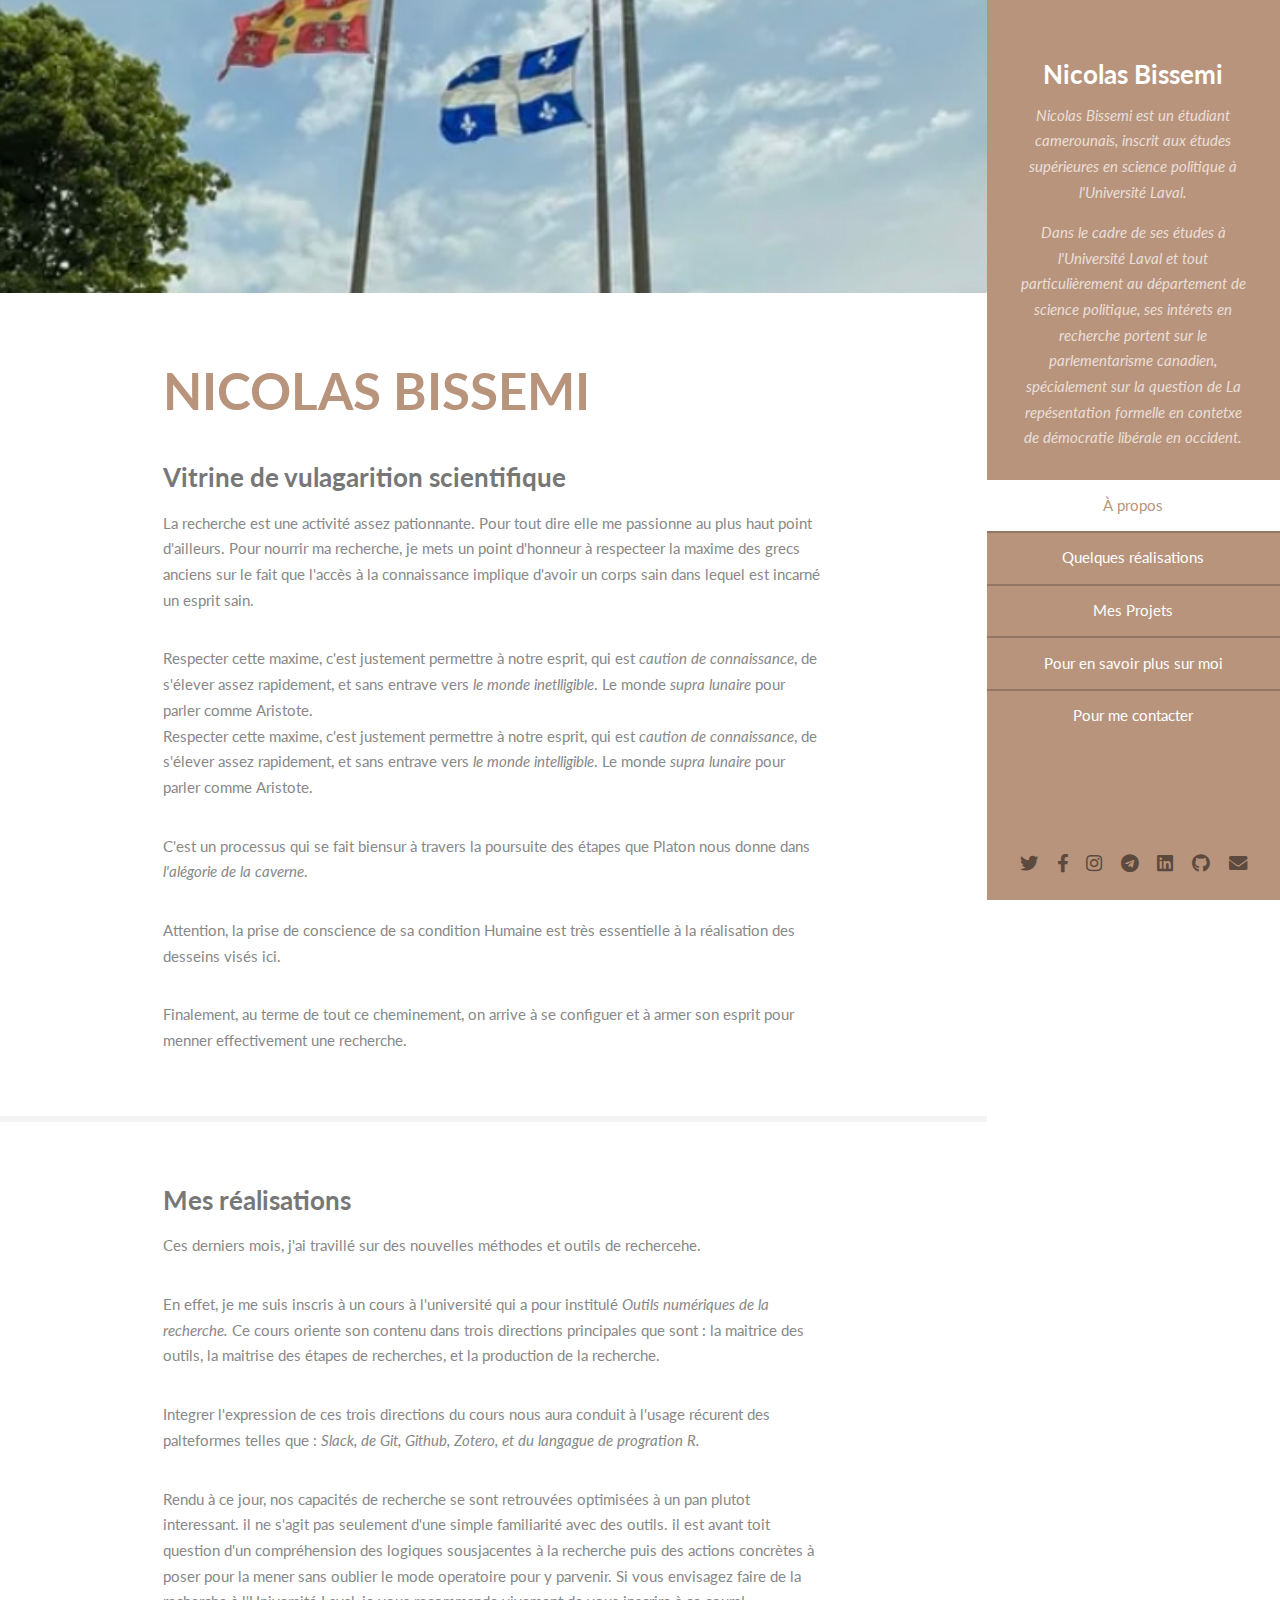
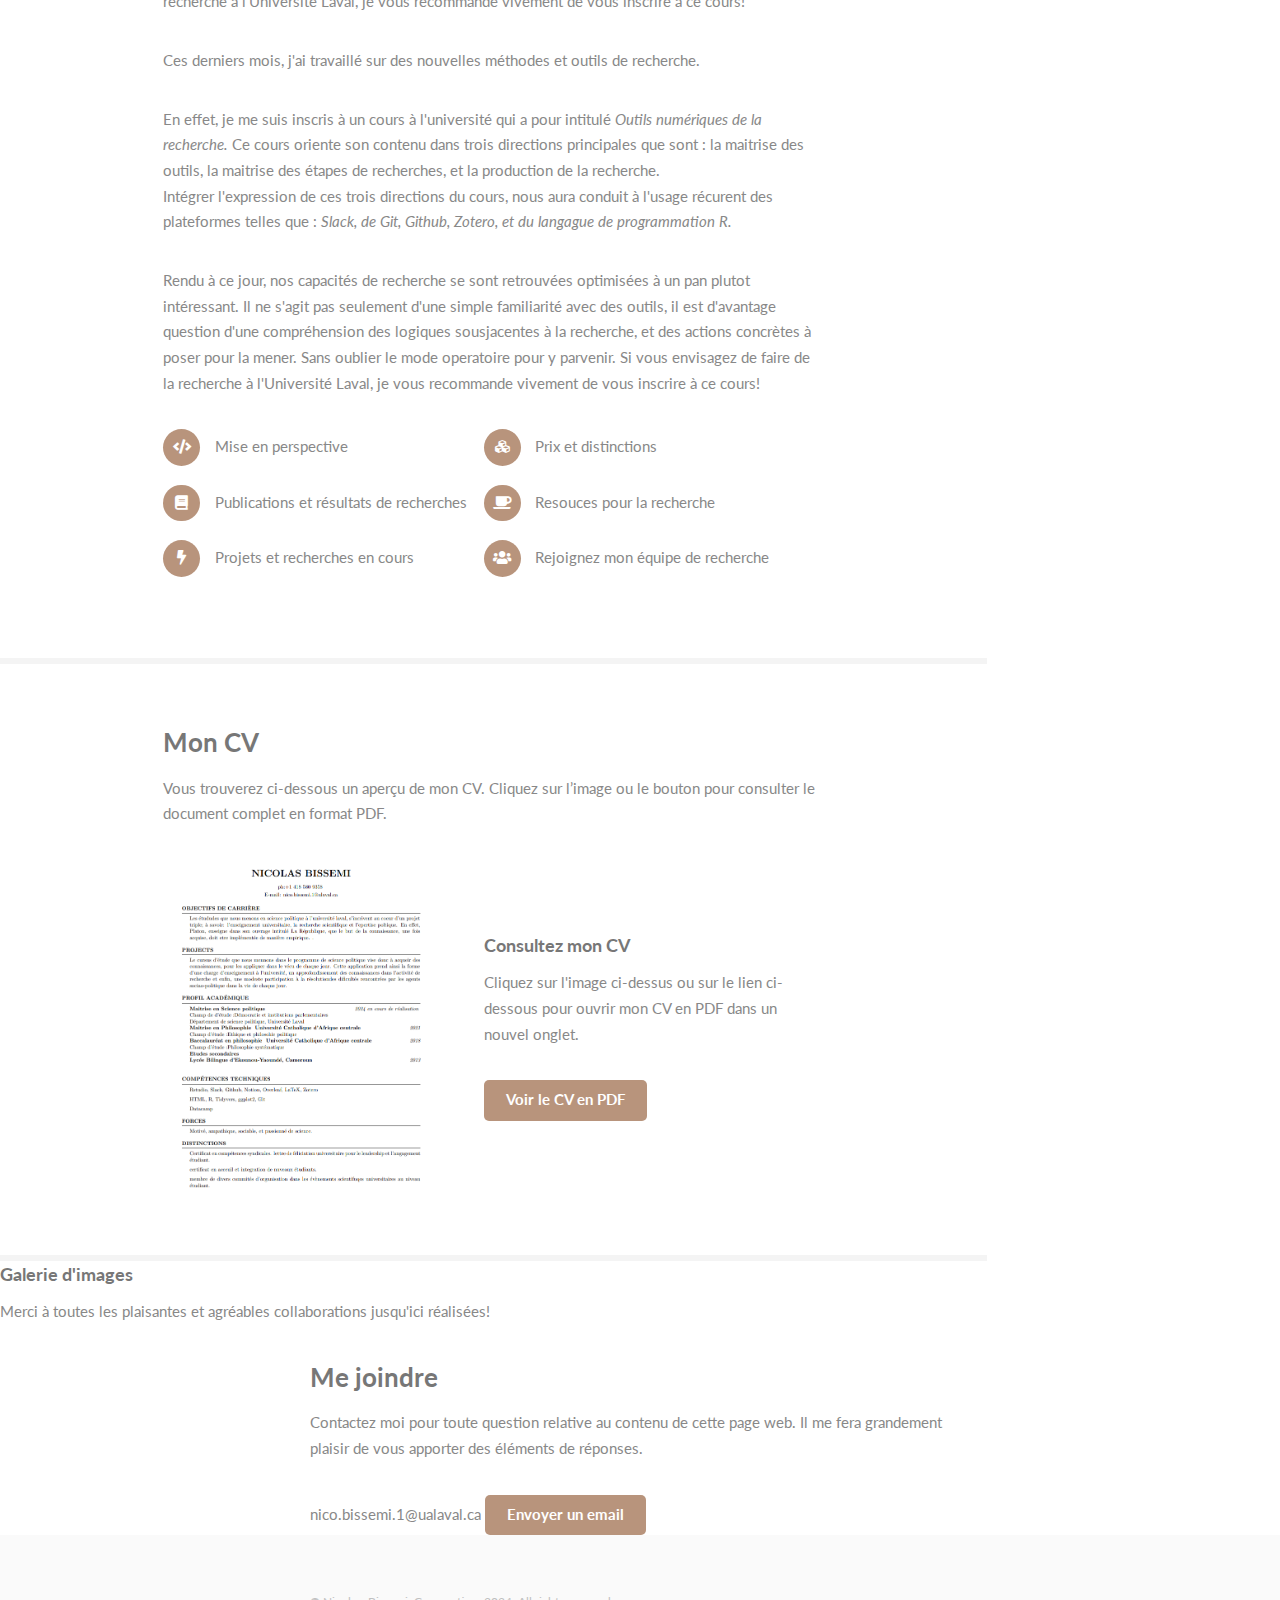
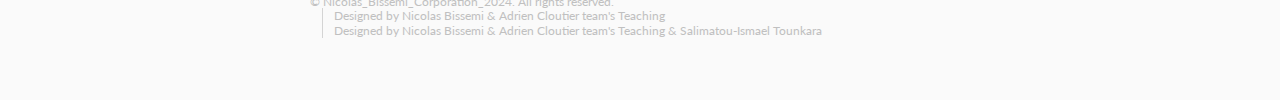
==== commit d8221cbc: "Ajout dossier projet session" ====
--- a/index.html
+++ b/index.html
@@ -31,8 +31,10 @@
         <ul>
           <li><a href="#one" class="active">À propos</a></li>
           <li><a href="#two">  Quelques réalisations</a></li>
+          <li><a href="#projets">Mes Projets</a></li> 
           <li><a href="#three">Pour en savoir plus sur moi</a></li>
           <li><a href="#four">Pour me contacter</a></li>
+                 
         </ul>
       </nav>
       <footer>
@@ -165,7 +167,7 @@
     <div class="features">
       <article>
         <!-- Aperçu du CV en image -->
-        <a href="cv/cv.pdf" class="image" target="_blank">
+       <a href="cv/cv.pdf" class="image" target="_blank">
           <img src="cv/cv.png" alt="Aperçu du CV" />
         </a>
         <div class="inner">
@@ -198,6 +200,9 @@
           </div>
         </section>
         
+        
+        
+        
         <!-- Four -->
         <section id="four">
           <div class="container">
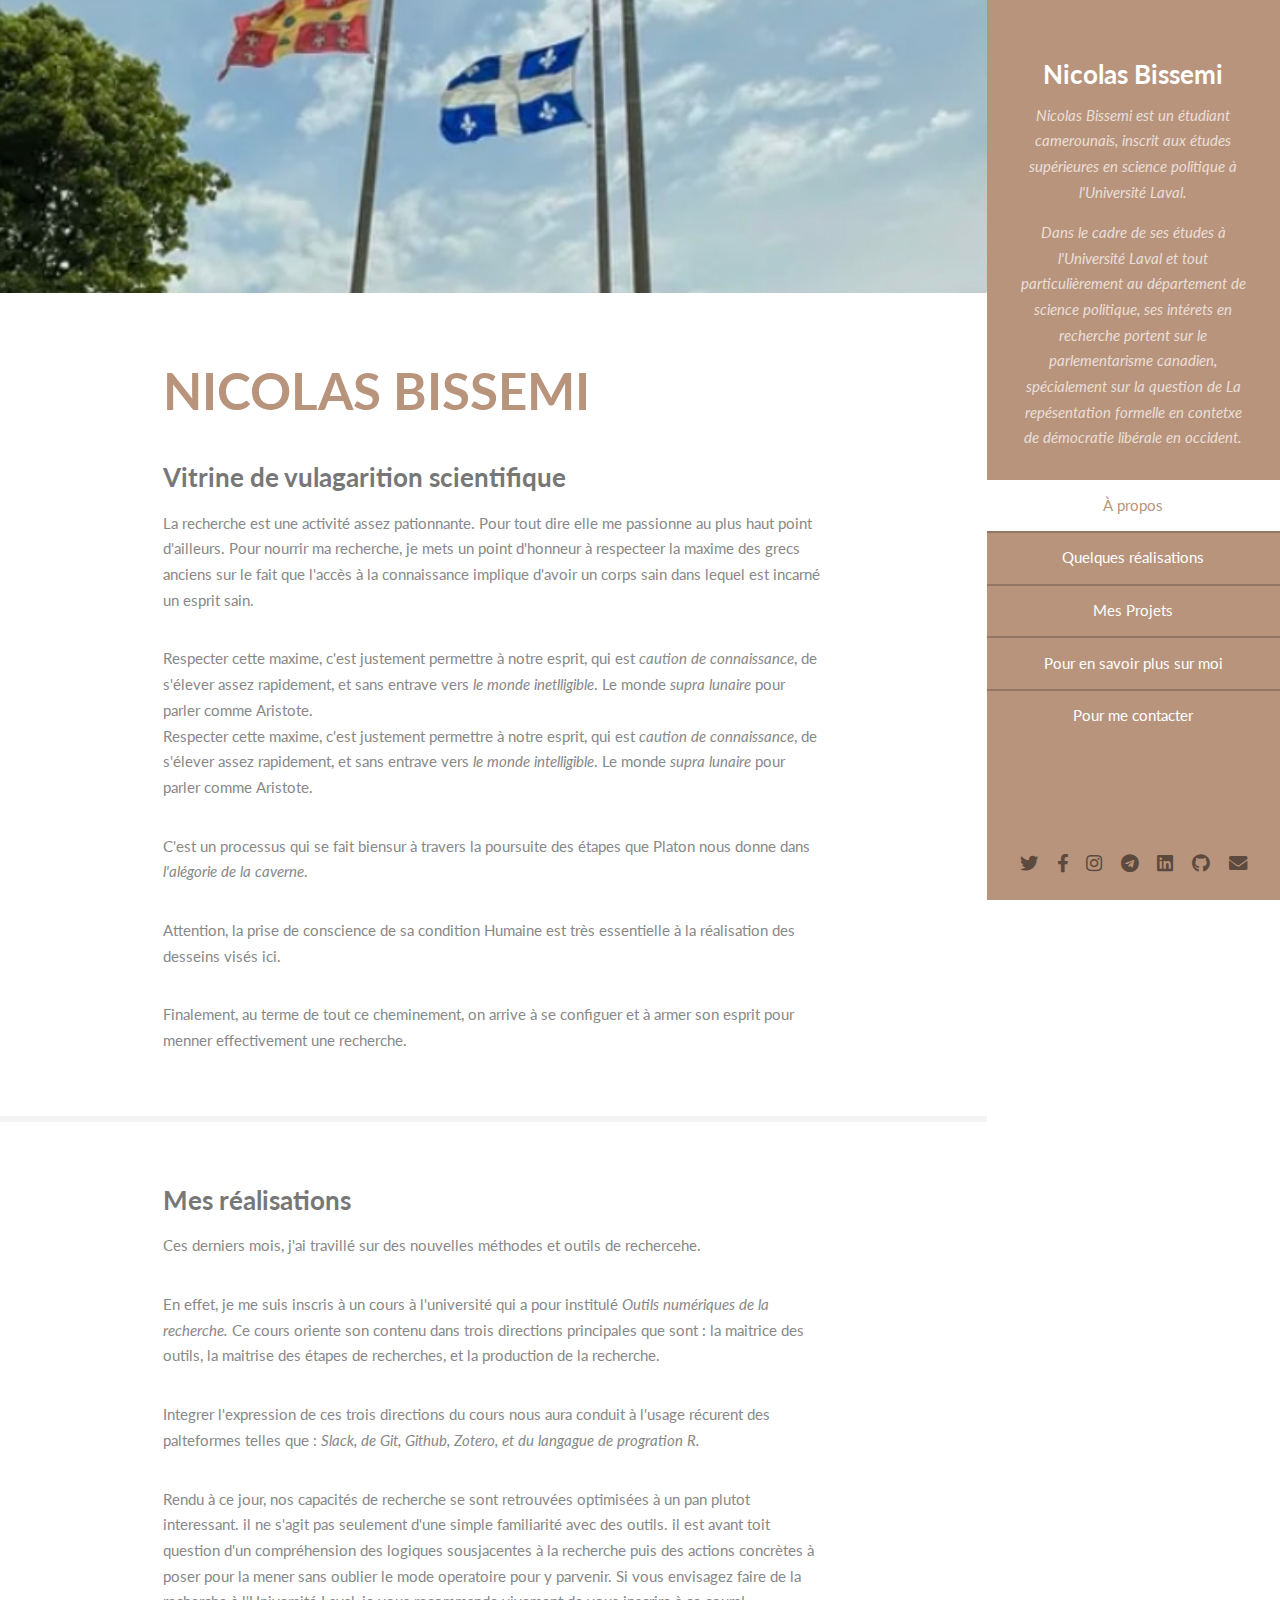
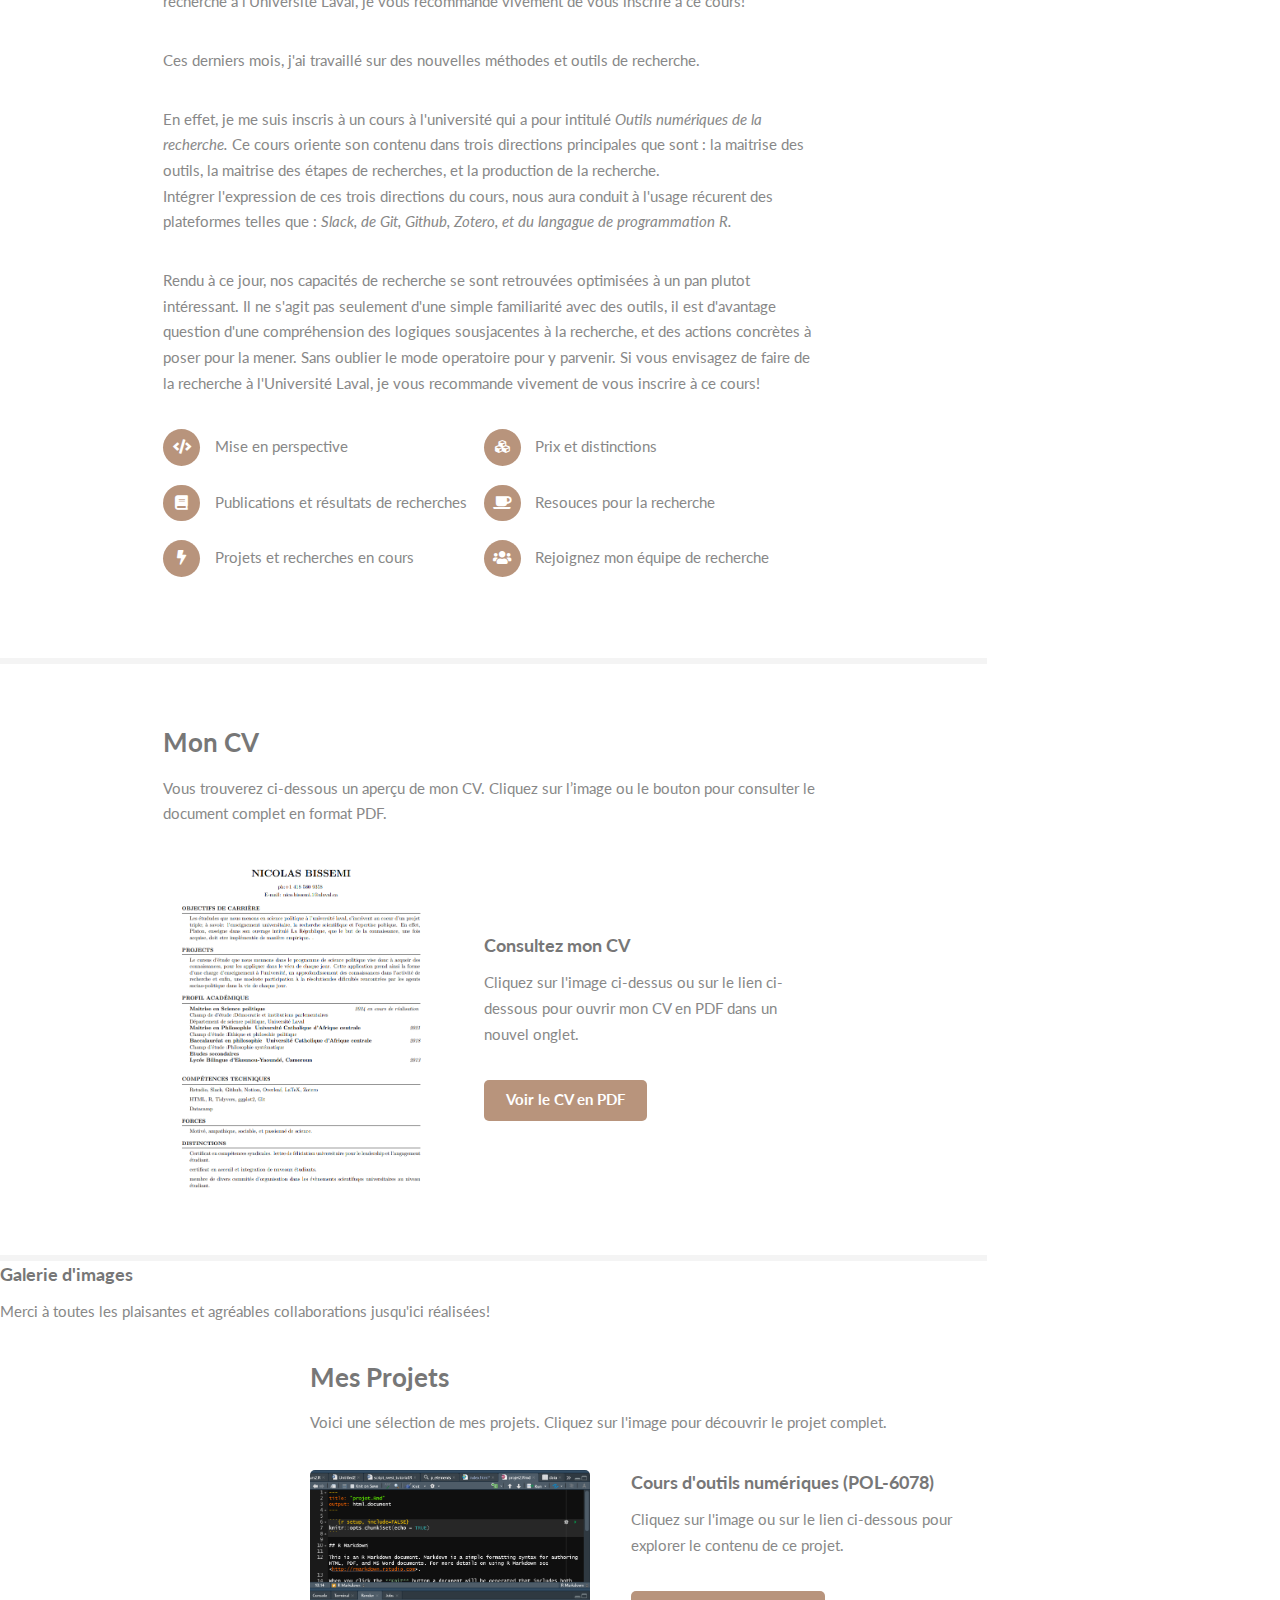
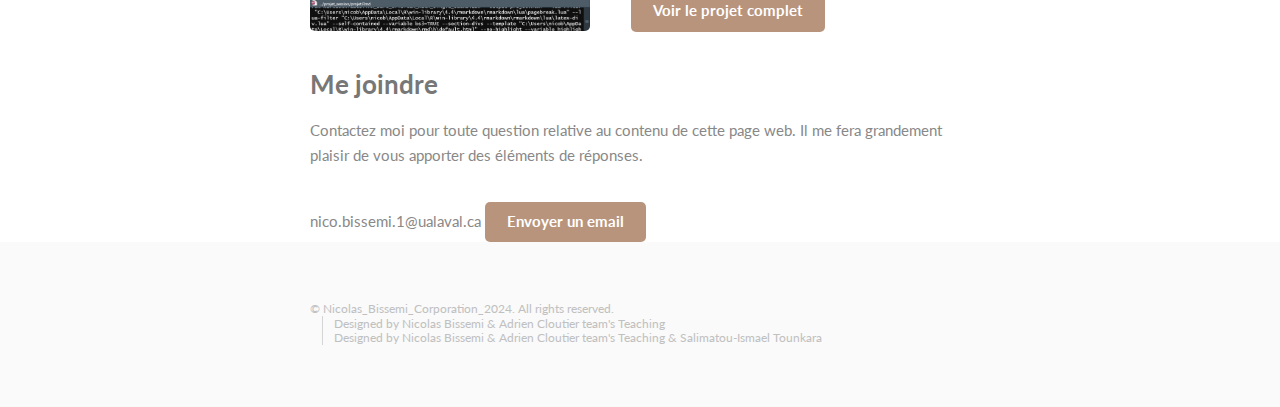
==== commit 9ab2b925: "Update index.html" ====
--- a/index.html
+++ b/index.html
@@ -201,7 +201,35 @@
         </section>
         
         
-        
+        <!-- Mes projets -->
+<section id="projets">
+  <div class="container">
+    <h3>Mes Projets</h3>
+    <p>
+      Voici une sélection de mes projets. Cliquez sur l'image pour découvrir le projet complet.
+    </p>
+    <div class="features">
+      <article>
+        <!-- Aperçu du projet en image -->
+        <a href="projet_session/projet.html" class="image" target="_blank">
+          <img src="projet_session/projet.png" alt="Aperçu du projet de session" />
+        </a>
+        <div class="inner">
+          <h4>Cours d'outils numériques (POL-6078)</h4>
+          <p>
+            Cliquez sur l'image ou sur le lien ci-dessous pour explorer le contenu de ce projet.
+          </p>
+          <!-- Lien direct vers le projet -->
+          <p>
+            <a href="projet_session/projet.html" target="_blank" class="button primary">
+              Voir le projet complet
+            </a>
+          </p>
+        </div>
+      </article>
+    </div>
+  </div>
+</section>
         
         <!-- Four -->
         <section id="four">
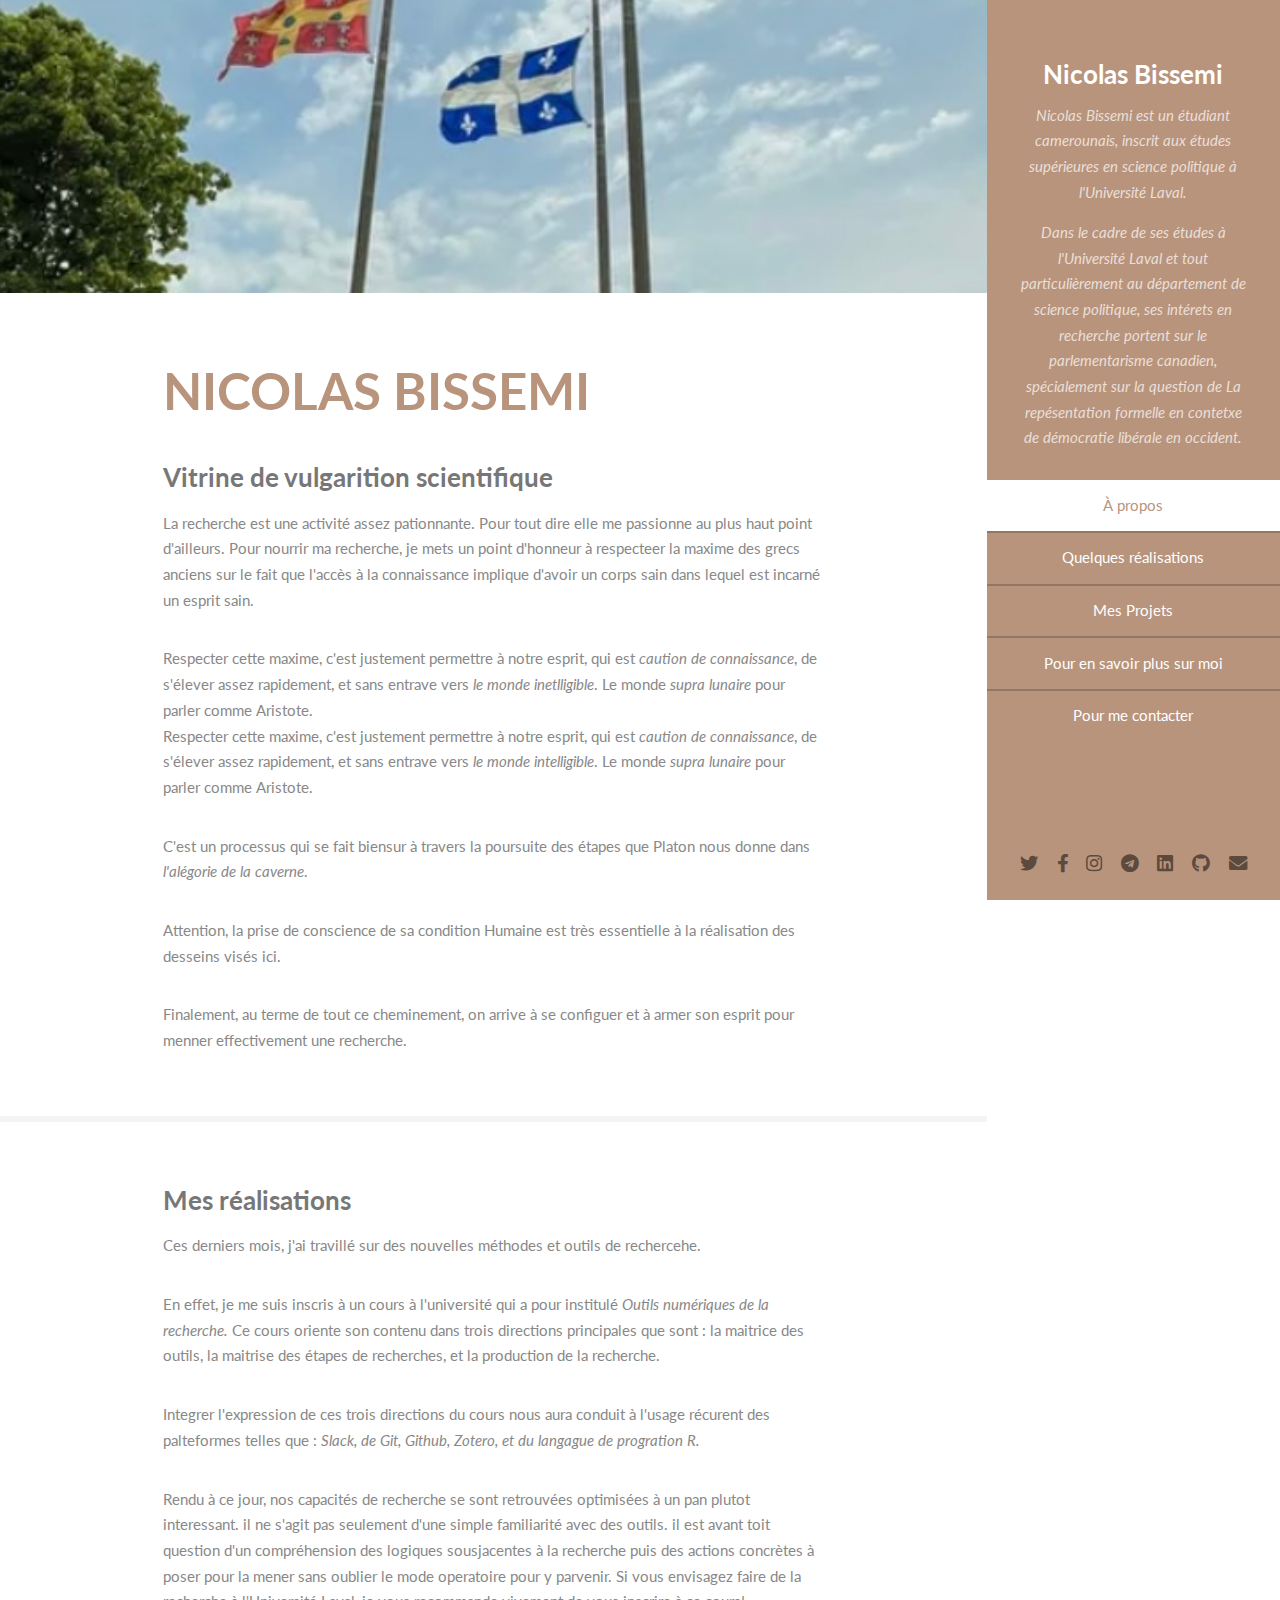
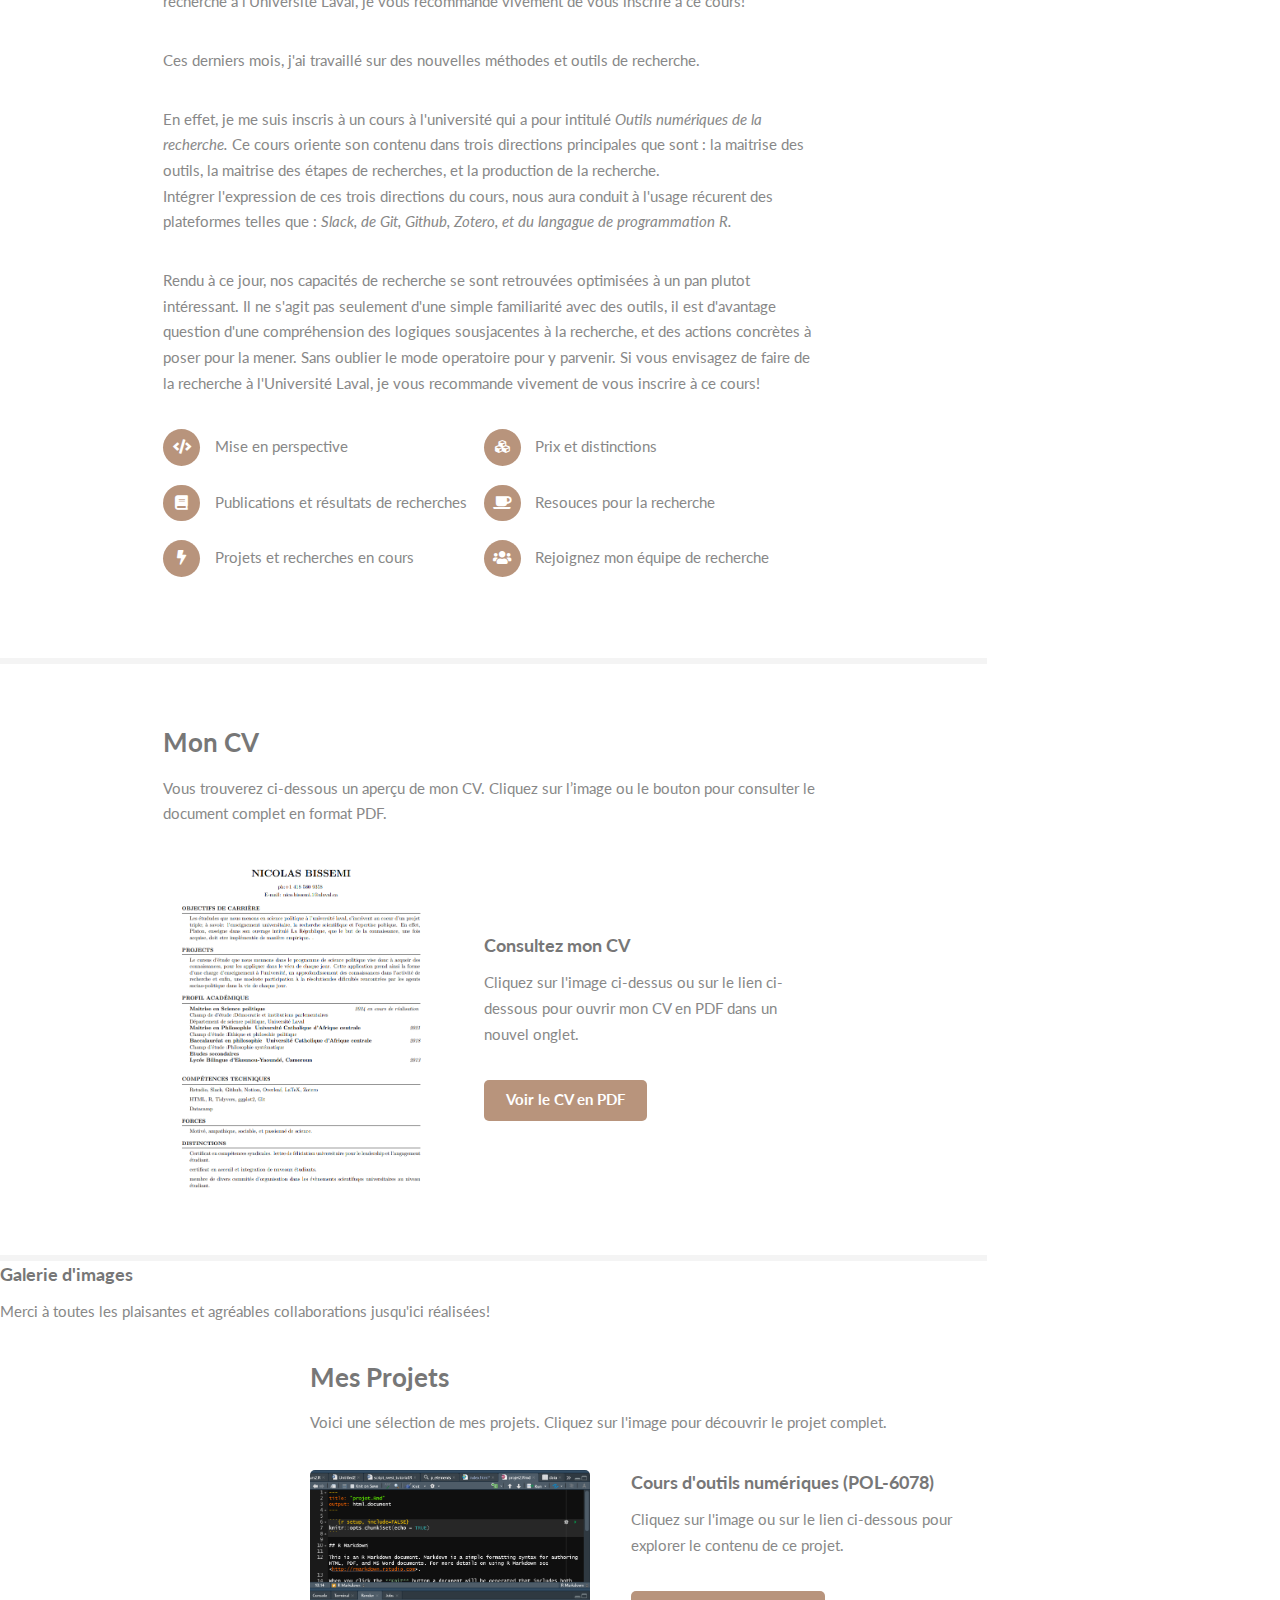
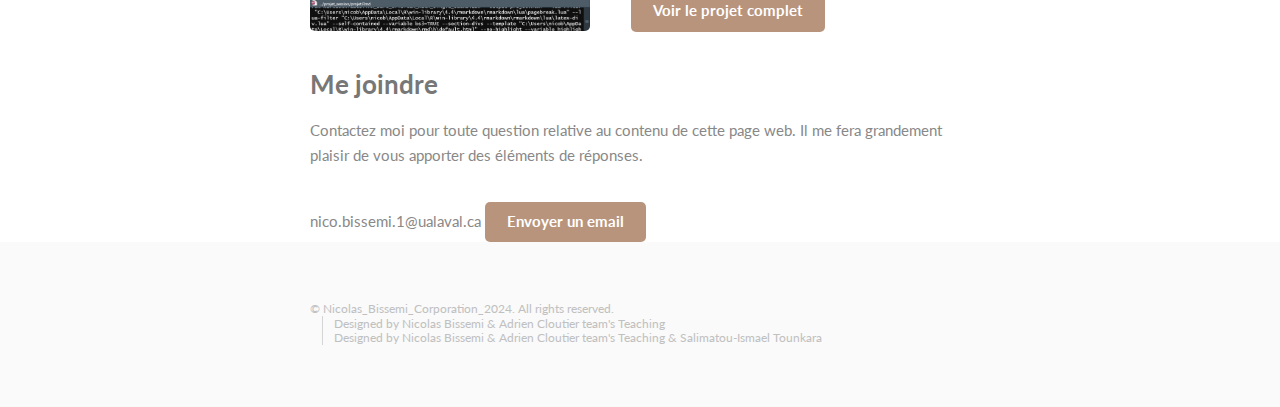
==== commit 4c9e5156: "Update index.html" ====
--- a/index.html
+++ b/index.html
@@ -103,7 +103,7 @@
             <header class="major">
               <h2>NICOLAS BISSEMI</h2>
 
-              <h3>Vitrine de vulagarition scientifique</h3>
+              <h3>Vitrine de vulgarition scientifique</h3>
             </header>
             <p>
               
@@ -138,8 +138,8 @@
         <p>Intégrer l'expression de ces trois directions du cours, nous aura conduit à l'usage récurent  des plateformes telles que : <I>Slack, de Git, Github, Zotero, et du langague de programmation <I>R</I>.</I></p>  
         <p>Rendu à ce jour, nos capacités de recherche se sont retrouvées optimisées à un pan plutot intéressant. Il ne s'agit pas seulement d'une simple familiarité avec des outils, il est d'avantage question d'une compréhension des logiques sousjacentes à la recherche, et des actions concrètes à poser pour la mener. Sans oublier le mode operatoire pour y parvenir. Si vous envisagez de faire de la recherche à l'Université Laval, je vous recommande vivement de vous inscrire à ce cours!</p>
               
-            <ul class="feature-icons">
-              <li class="icon solid fa-code">
+  <ul class="feature-icons">
+      <li class="icon solid fa-code">
                 
            Mise en perspective
               </li>
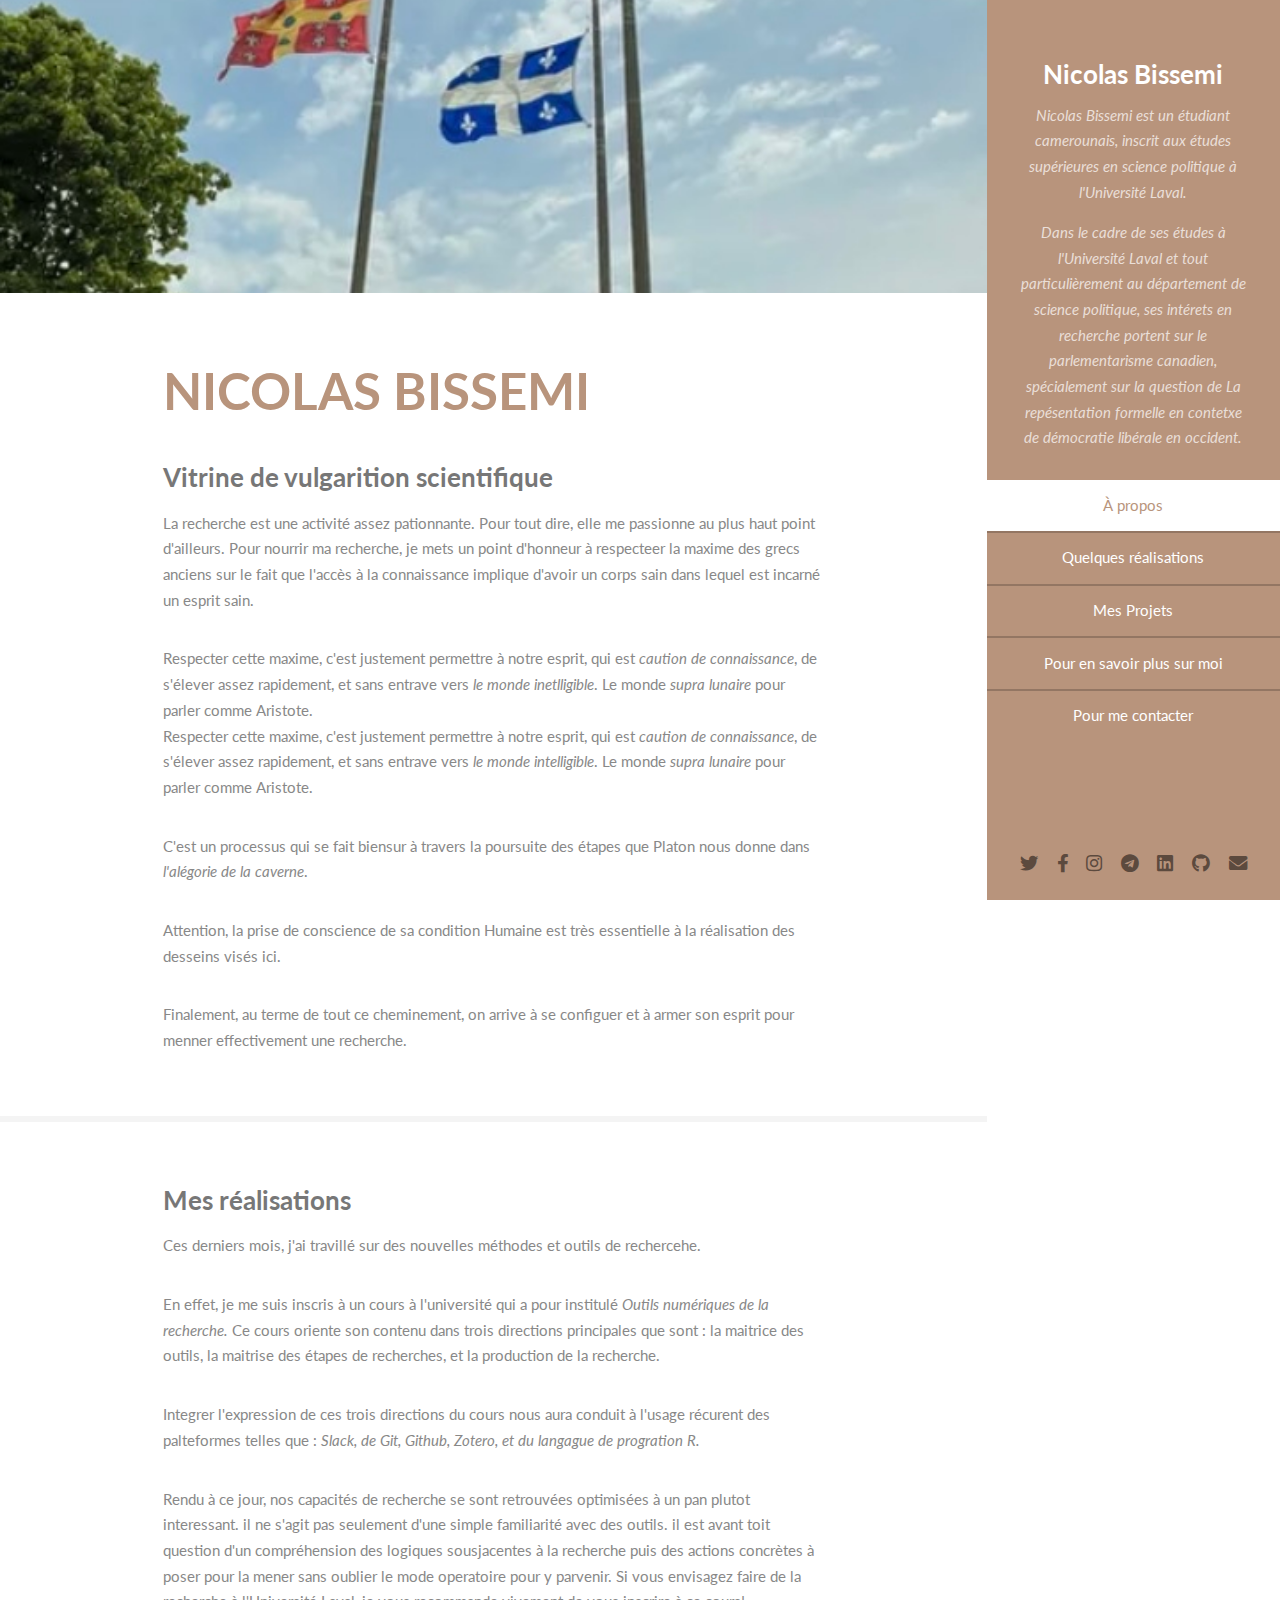
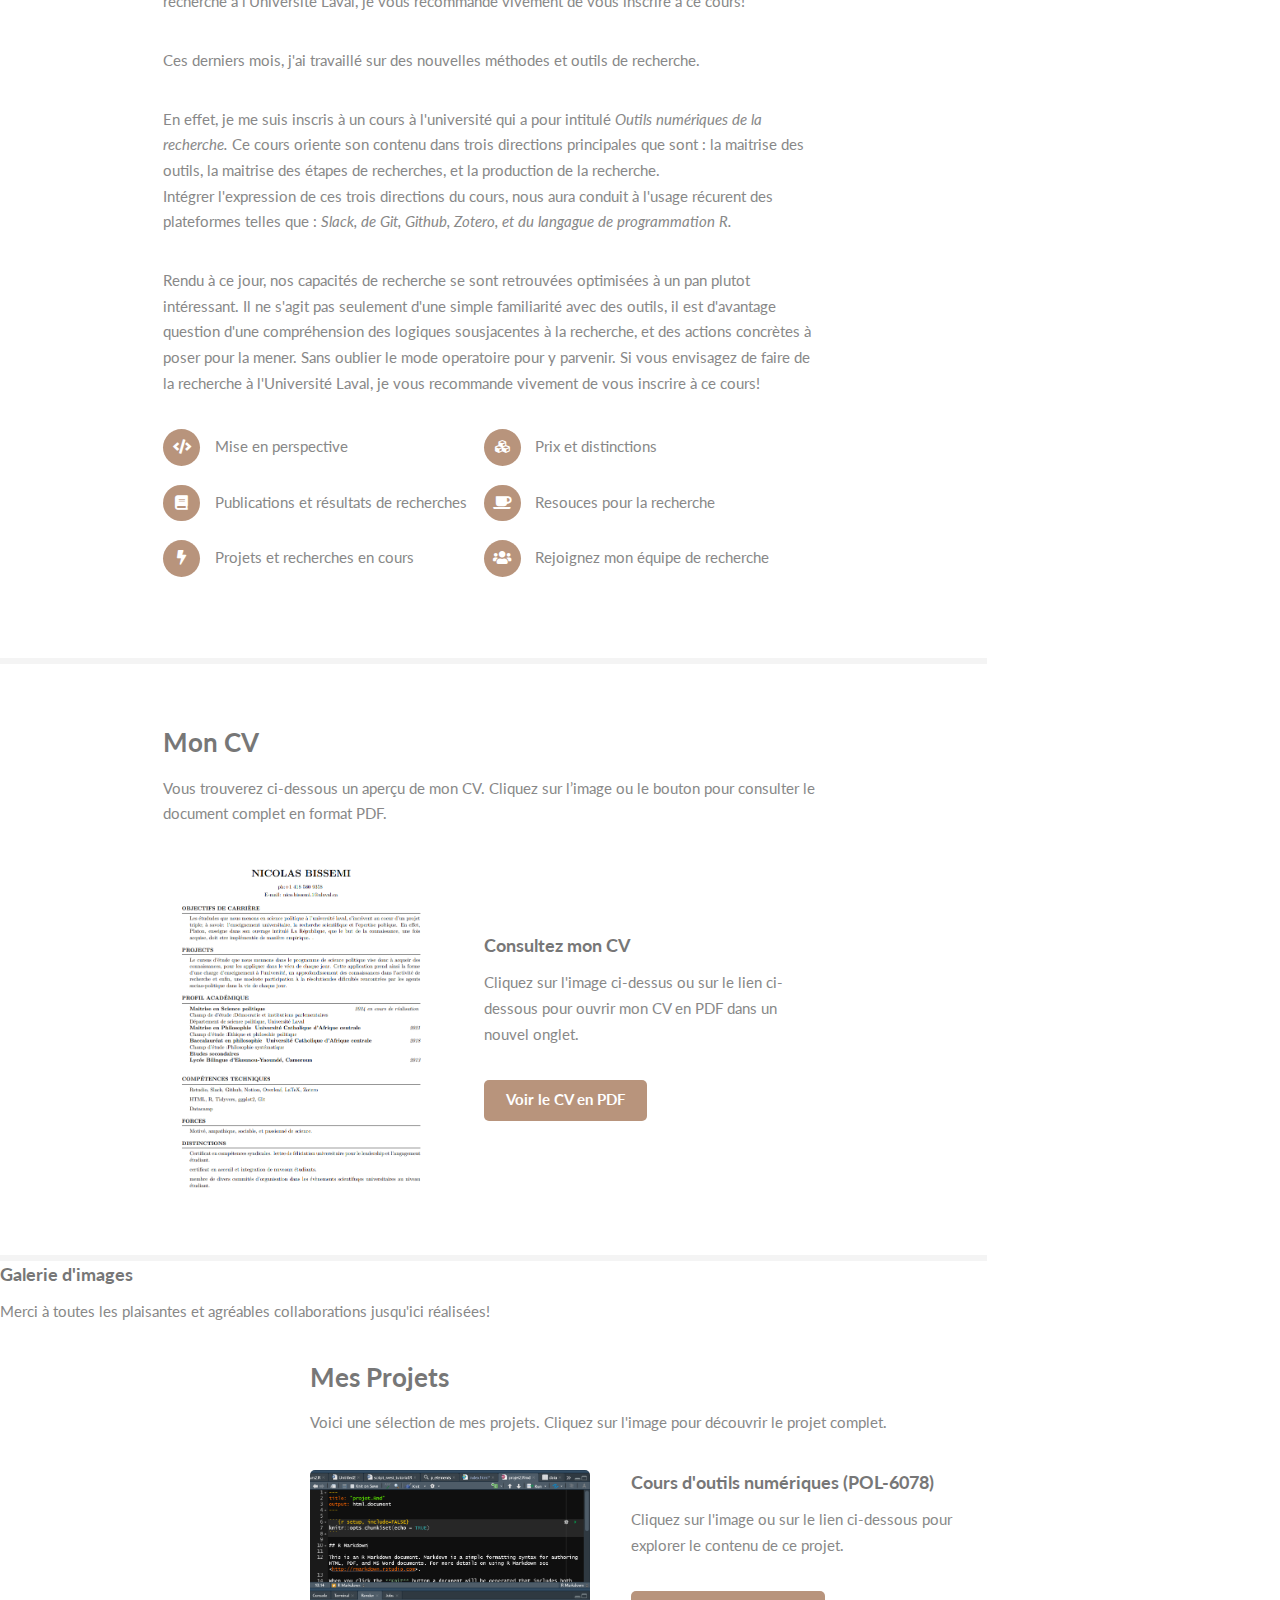
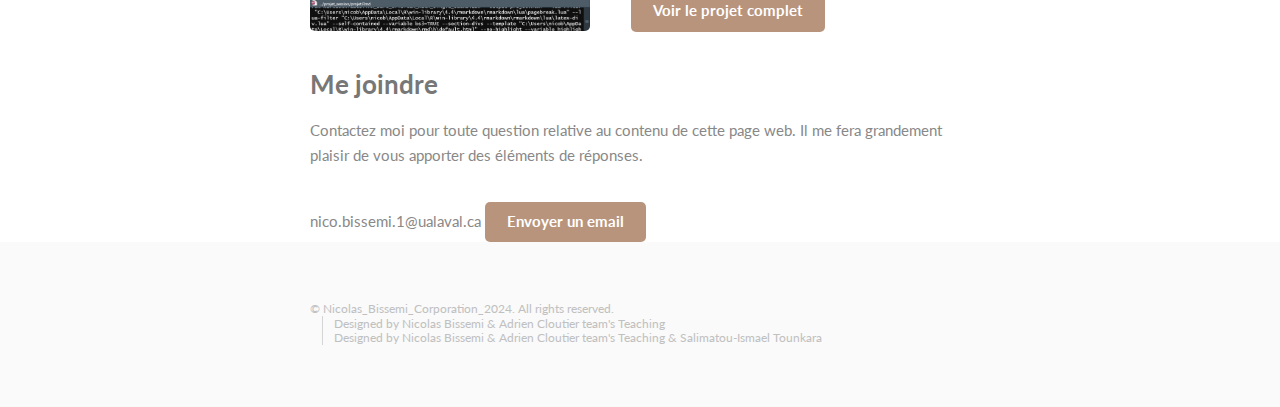
==== commit 139492fb: "Update index.html" ====
--- a/index.html
+++ b/index.html
@@ -107,7 +107,7 @@
             </header>
             <p>
               
-              La recherche est une activité assez pationnante. Pour tout dire elle me passionne au plus haut point d'ailleurs.
+              La recherche est une activité assez pationnante. Pour tout dire, elle me passionne au plus haut point d'ailleurs.
           Pour nourrir ma recherche, je mets un point d'honneur à respecteer la maxime des grecs anciens sur le fait que l'accès à la connaissance implique d'avoir un corps sain dans lequel est incarné un esprit sain.
           </p>Respecter cette maxime, c'est justement permettre à notre esprit, qui est <I>caution de connaissance</I>, de s'élever assez rapidement, et sans entrave vers <I>le monde inetlligible</I>. Le monde <I>supra lunaire </I>pour parler comme Aristote.
 
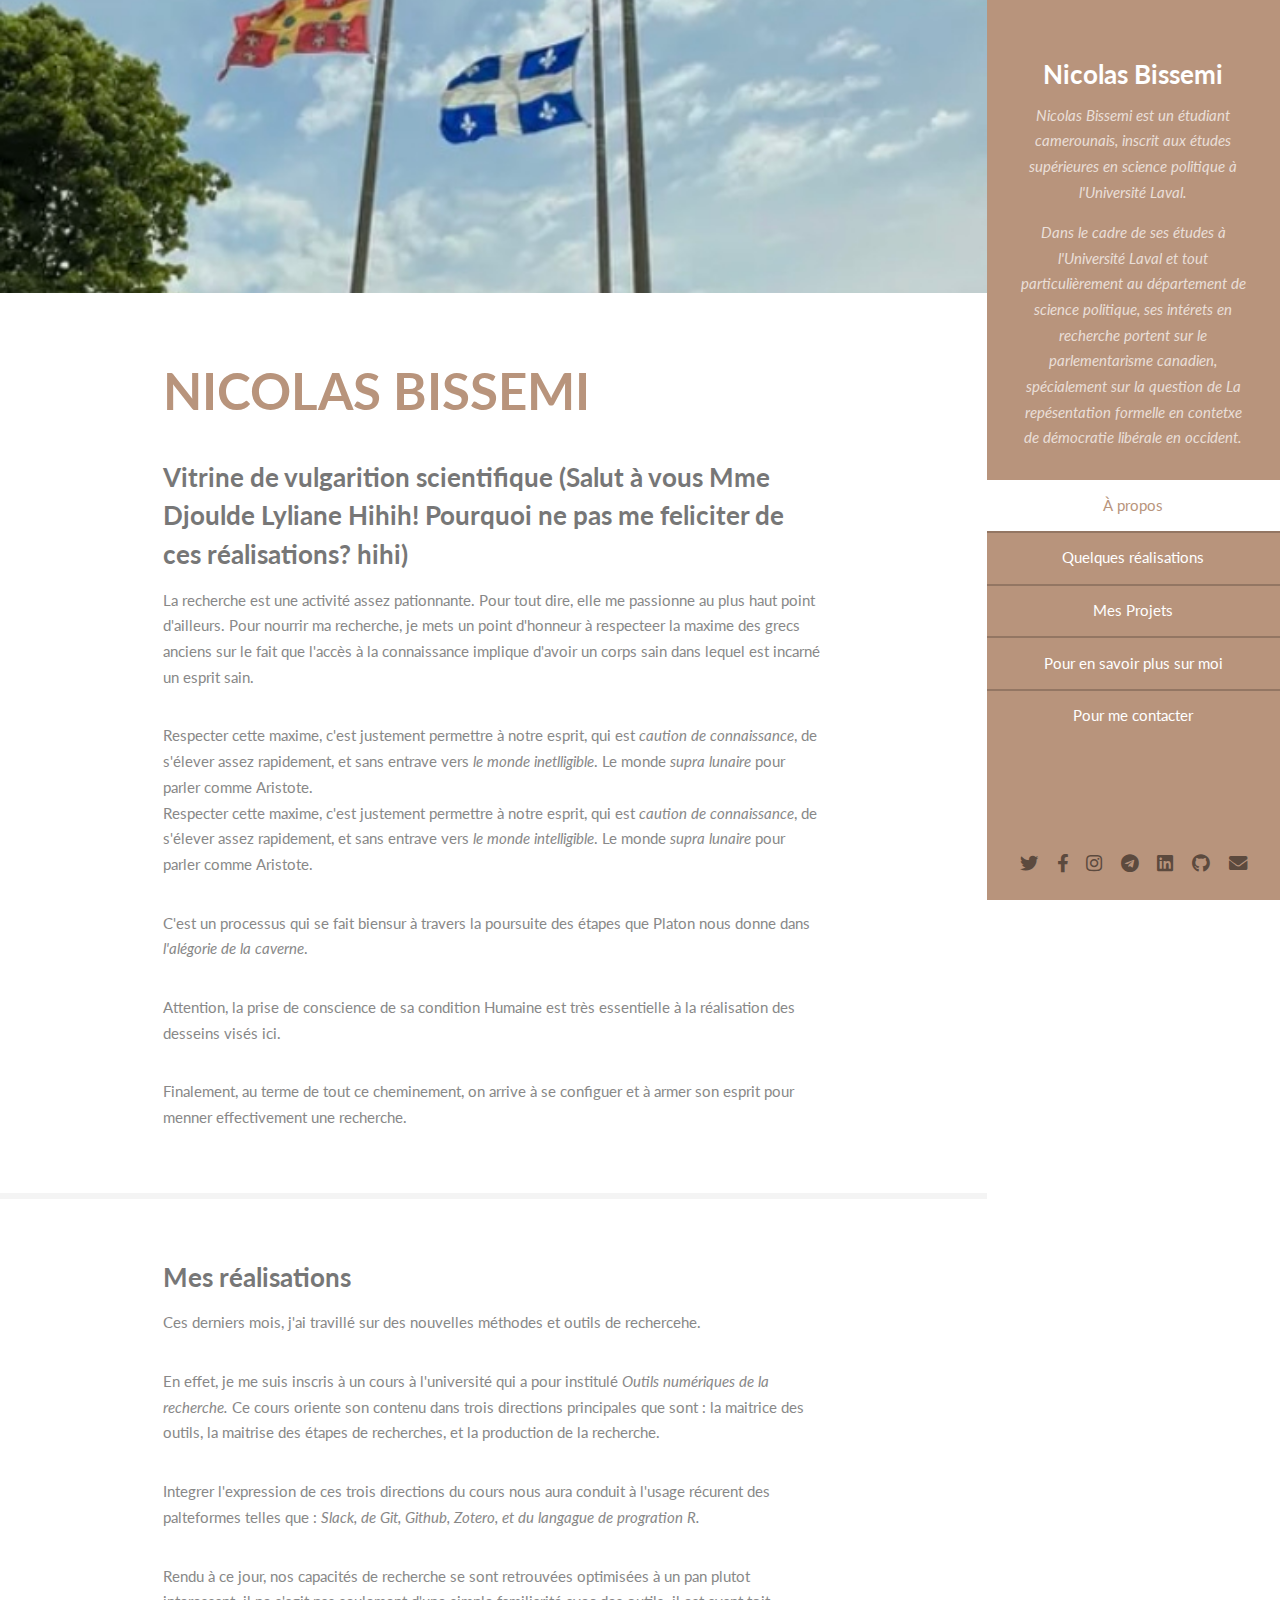
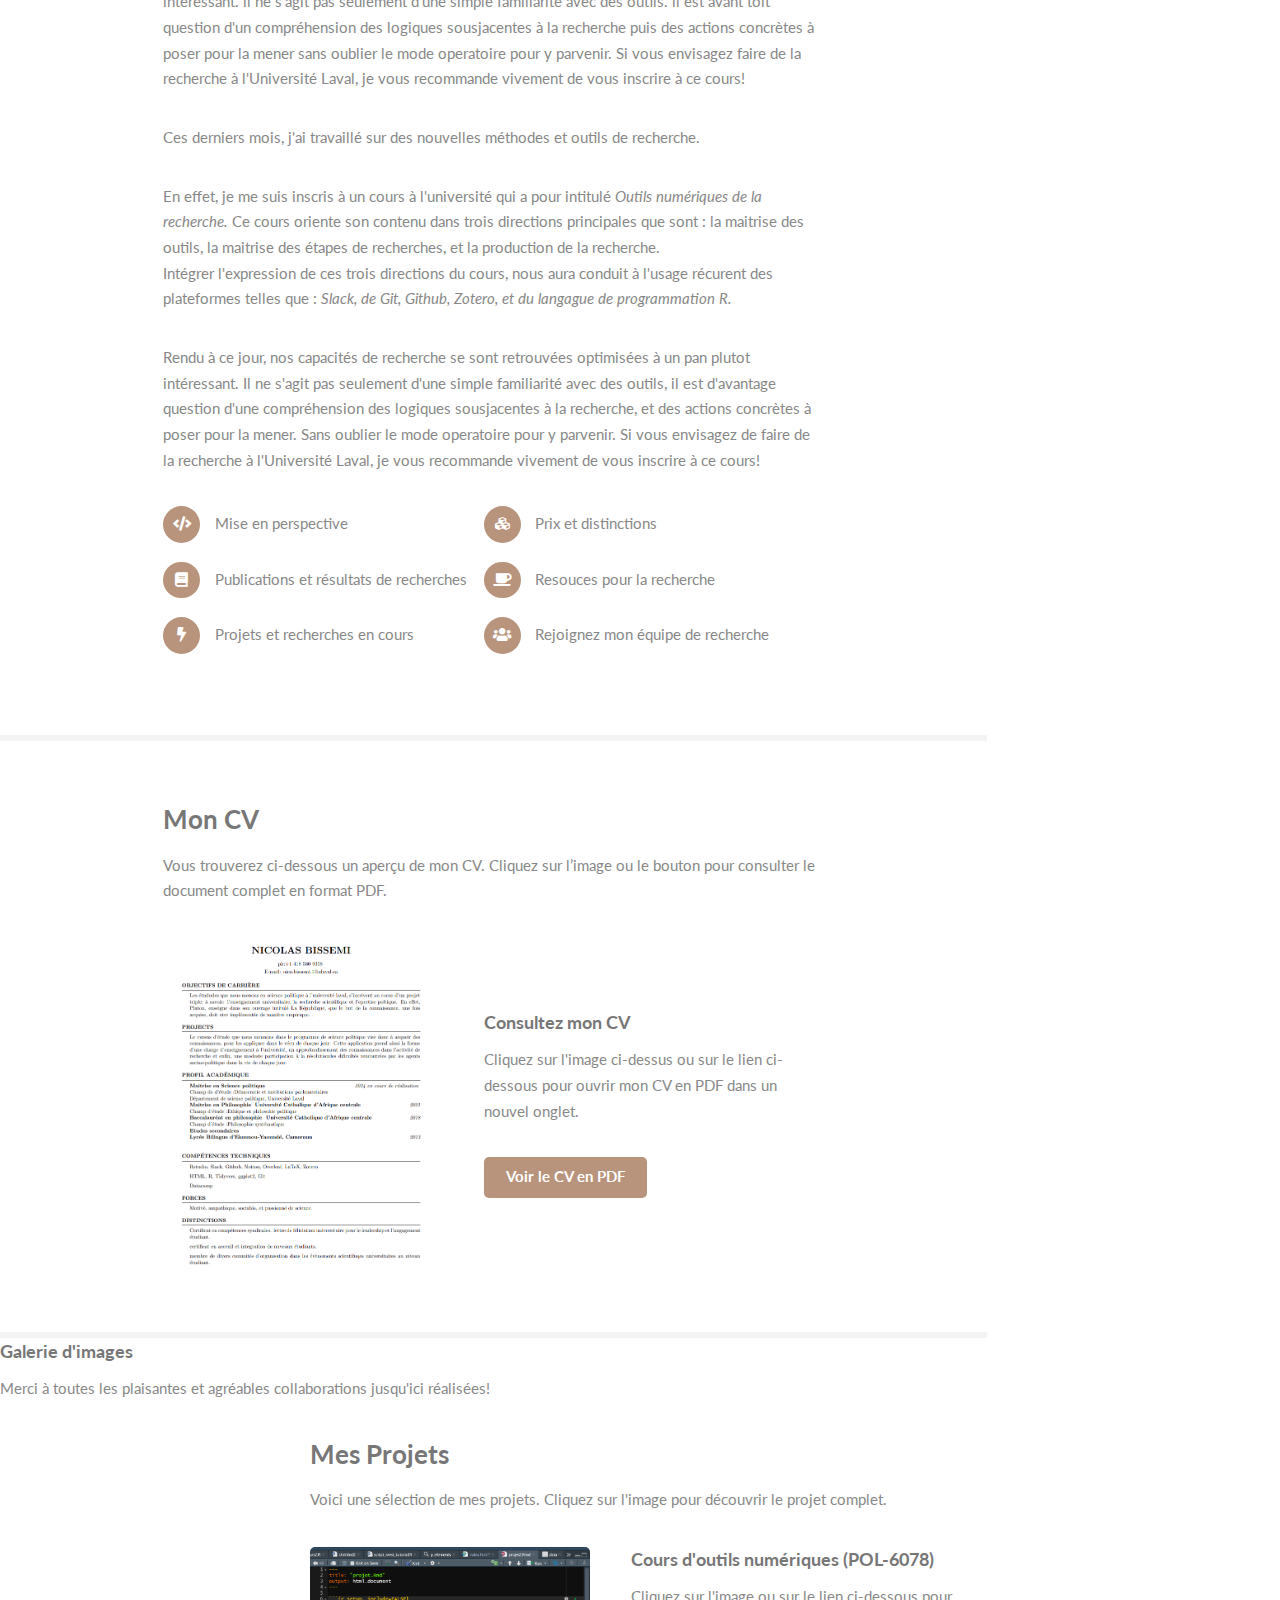
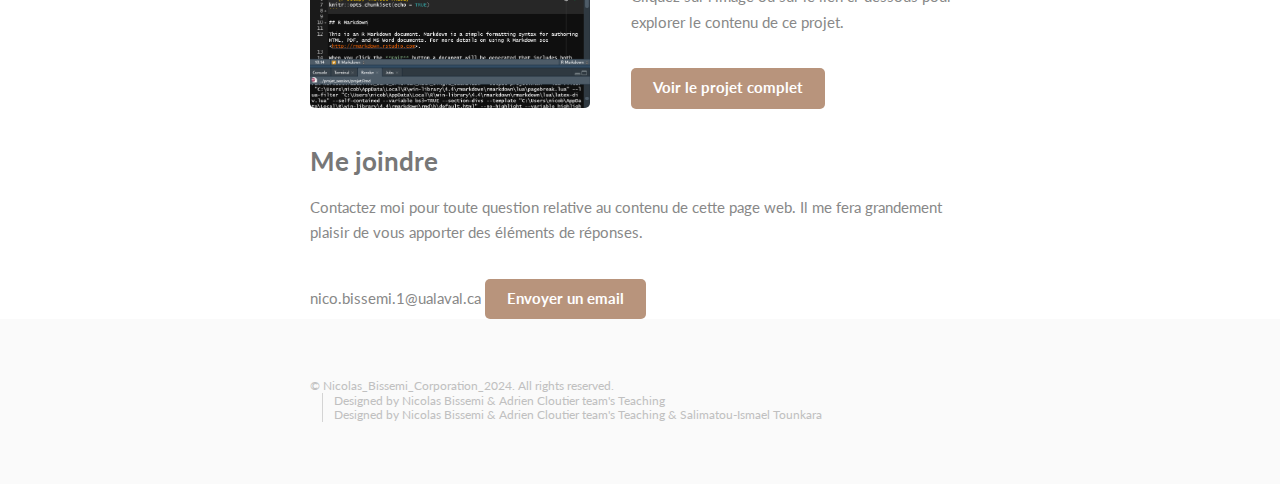
==== commit 9b545f34: "Update index.html" ====
--- a/index.html
+++ b/index.html
@@ -103,7 +103,7 @@
             <header class="major">
               <h2>NICOLAS BISSEMI</h2>
 
-              <h3>Vitrine de vulgarition scientifique</h3>
+              <h3>Vitrine de vulgarition scientifique (Salut à vous Mme Djoulde Lyliane Hihih! Pourquoi ne pas me feliciter de ces réalisations? hihi)</h3>
             </header>
             <p>
               
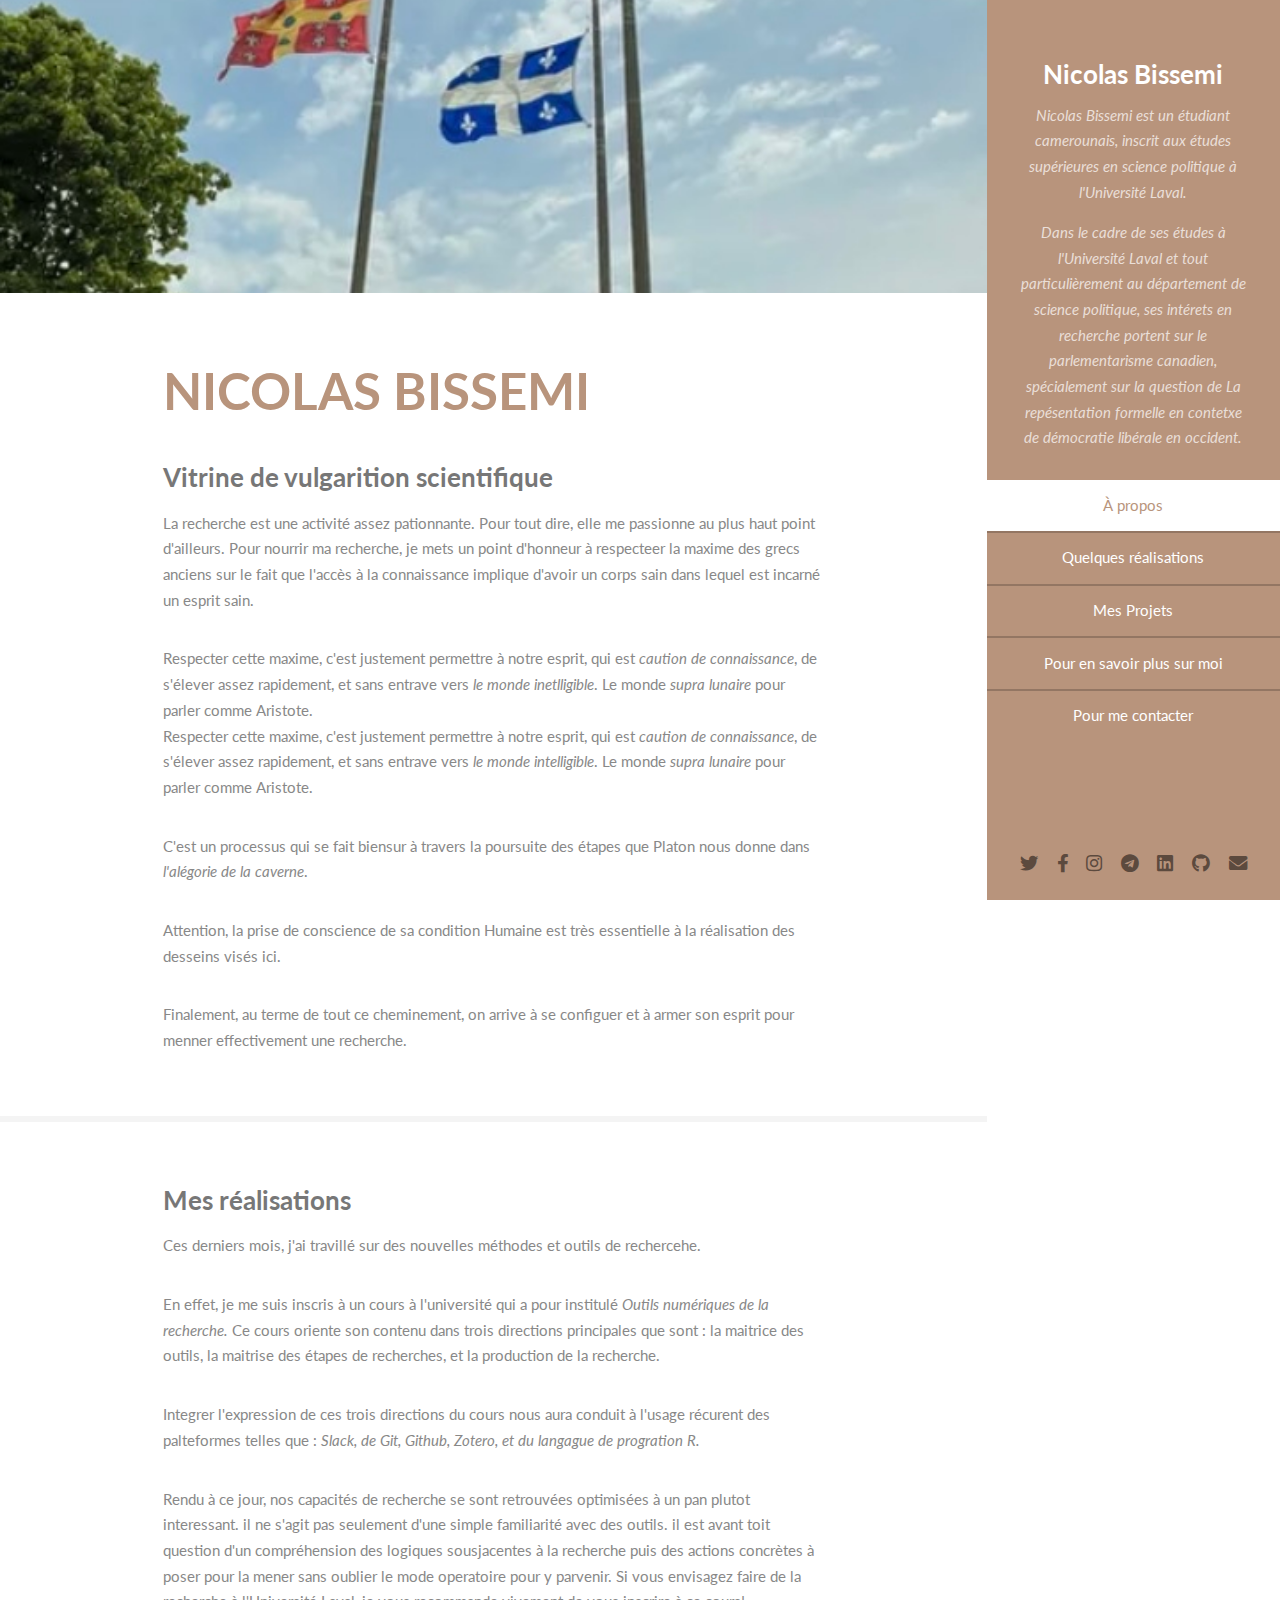
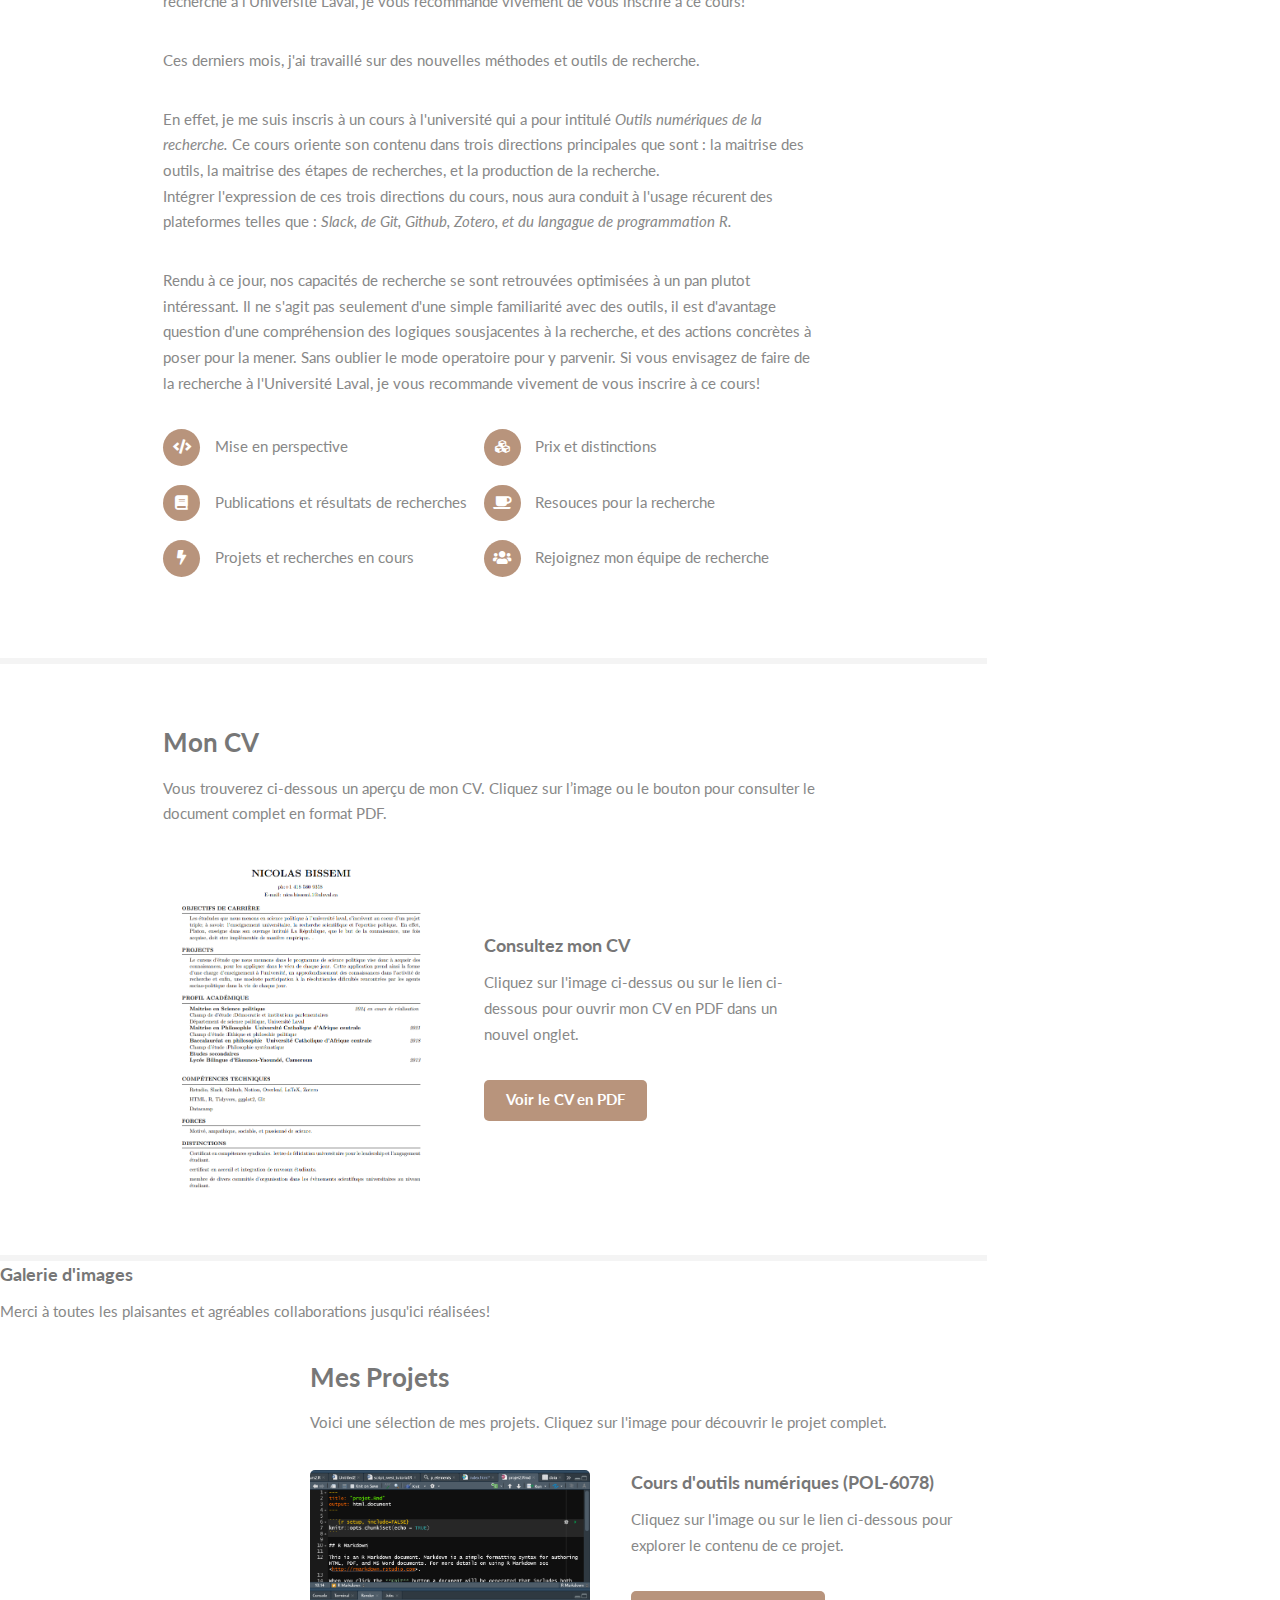
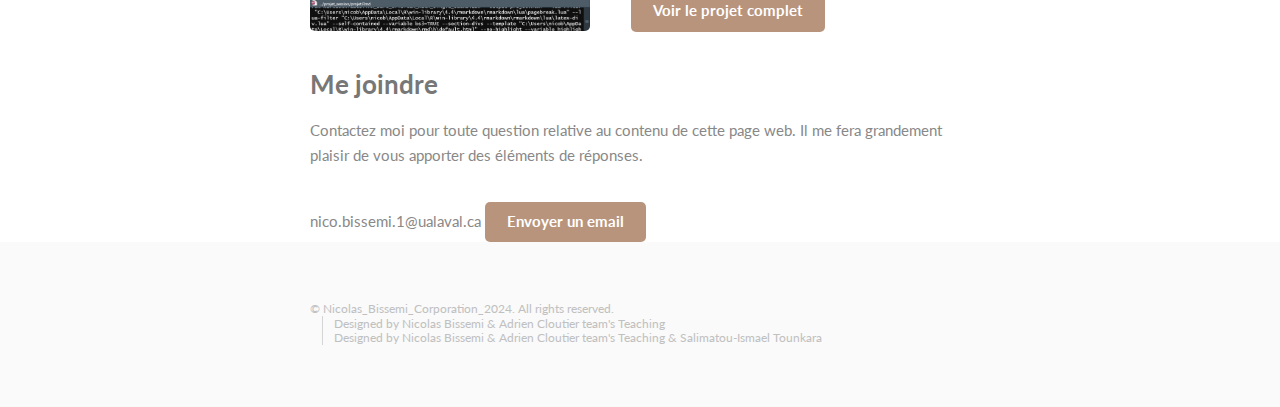
==== commit a3315822: "Maj RMD et INDEX" ====
--- a/index.html
+++ b/index.html
@@ -103,7 +103,7 @@
             <header class="major">
               <h2>NICOLAS BISSEMI</h2>
 
-              <h3>Vitrine de vulgarition scientifique (Salut à vous Mme Djoulde Lyliane Hihih! Pourquoi ne pas me feliciter de ces réalisations? hihi)</h3>
+              <h3>Vitrine de vulgarition scientifique</h3>
             </header>
             <p>
               
